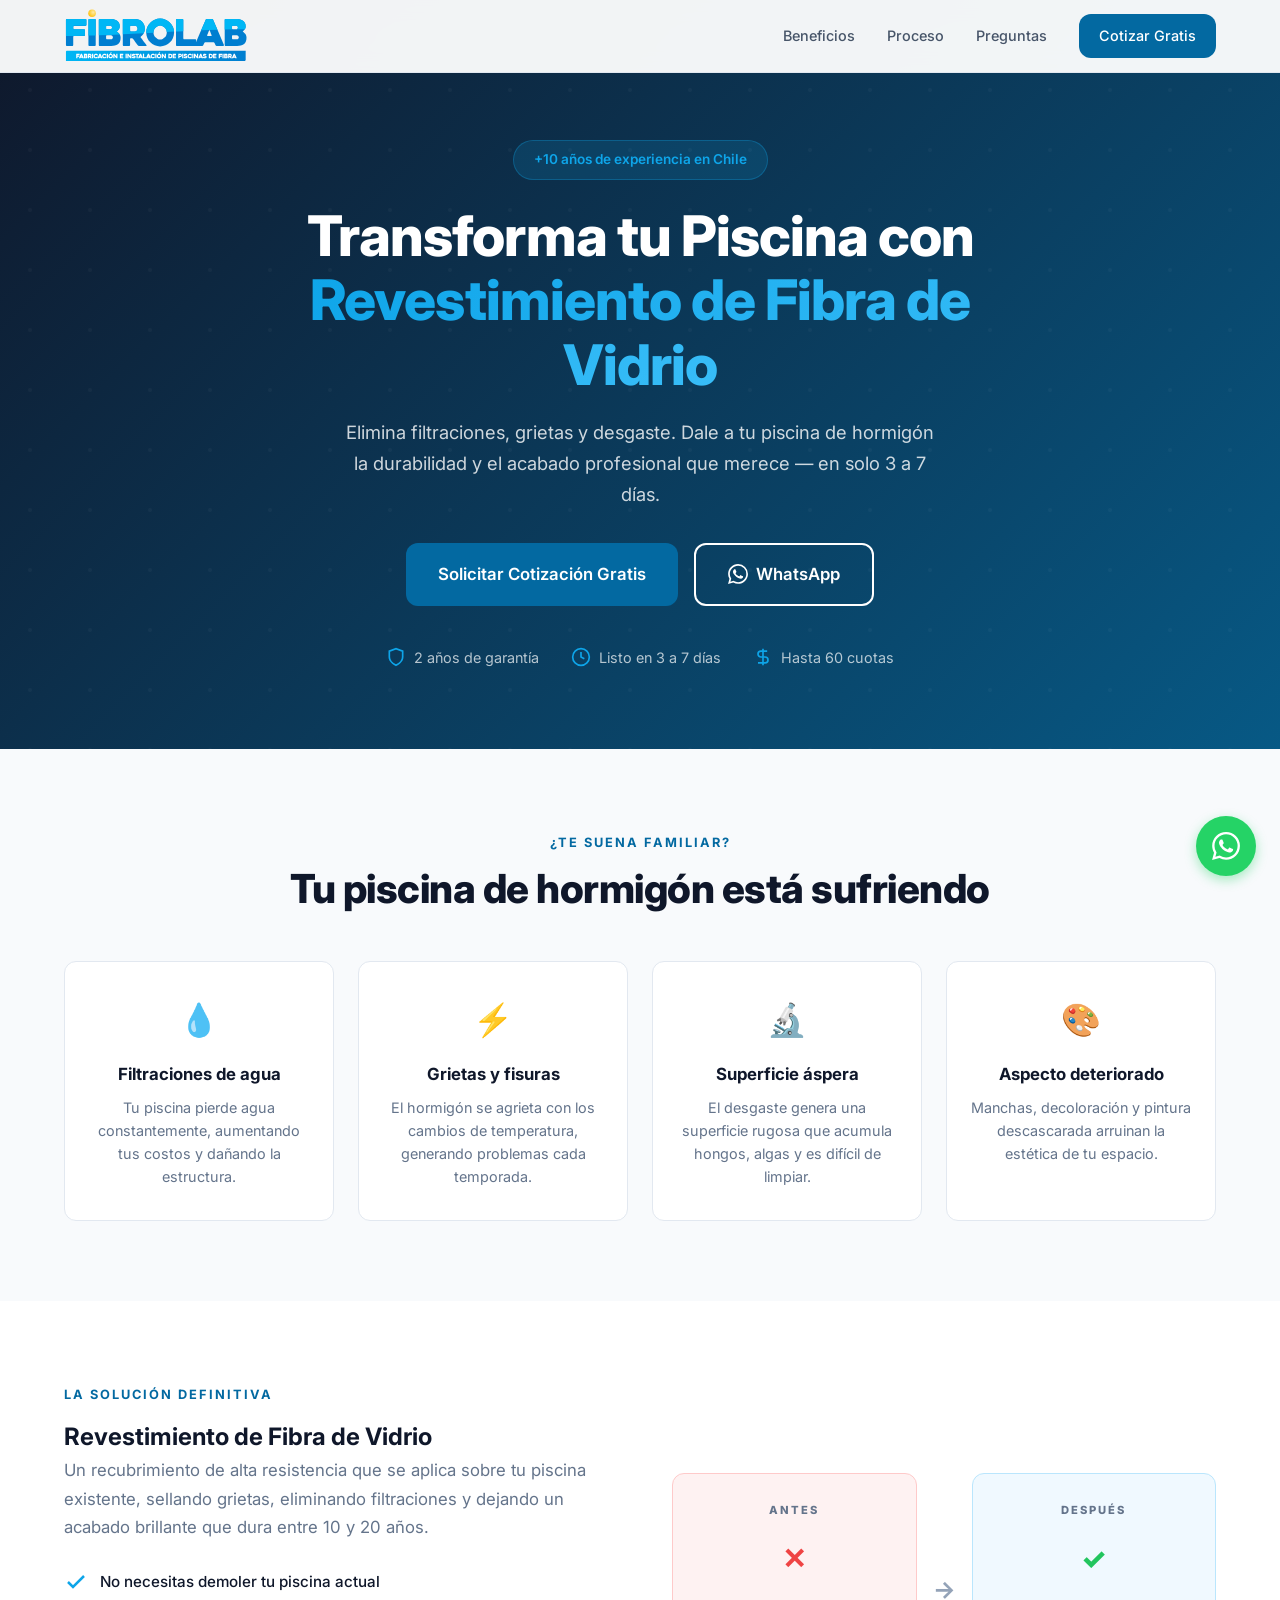
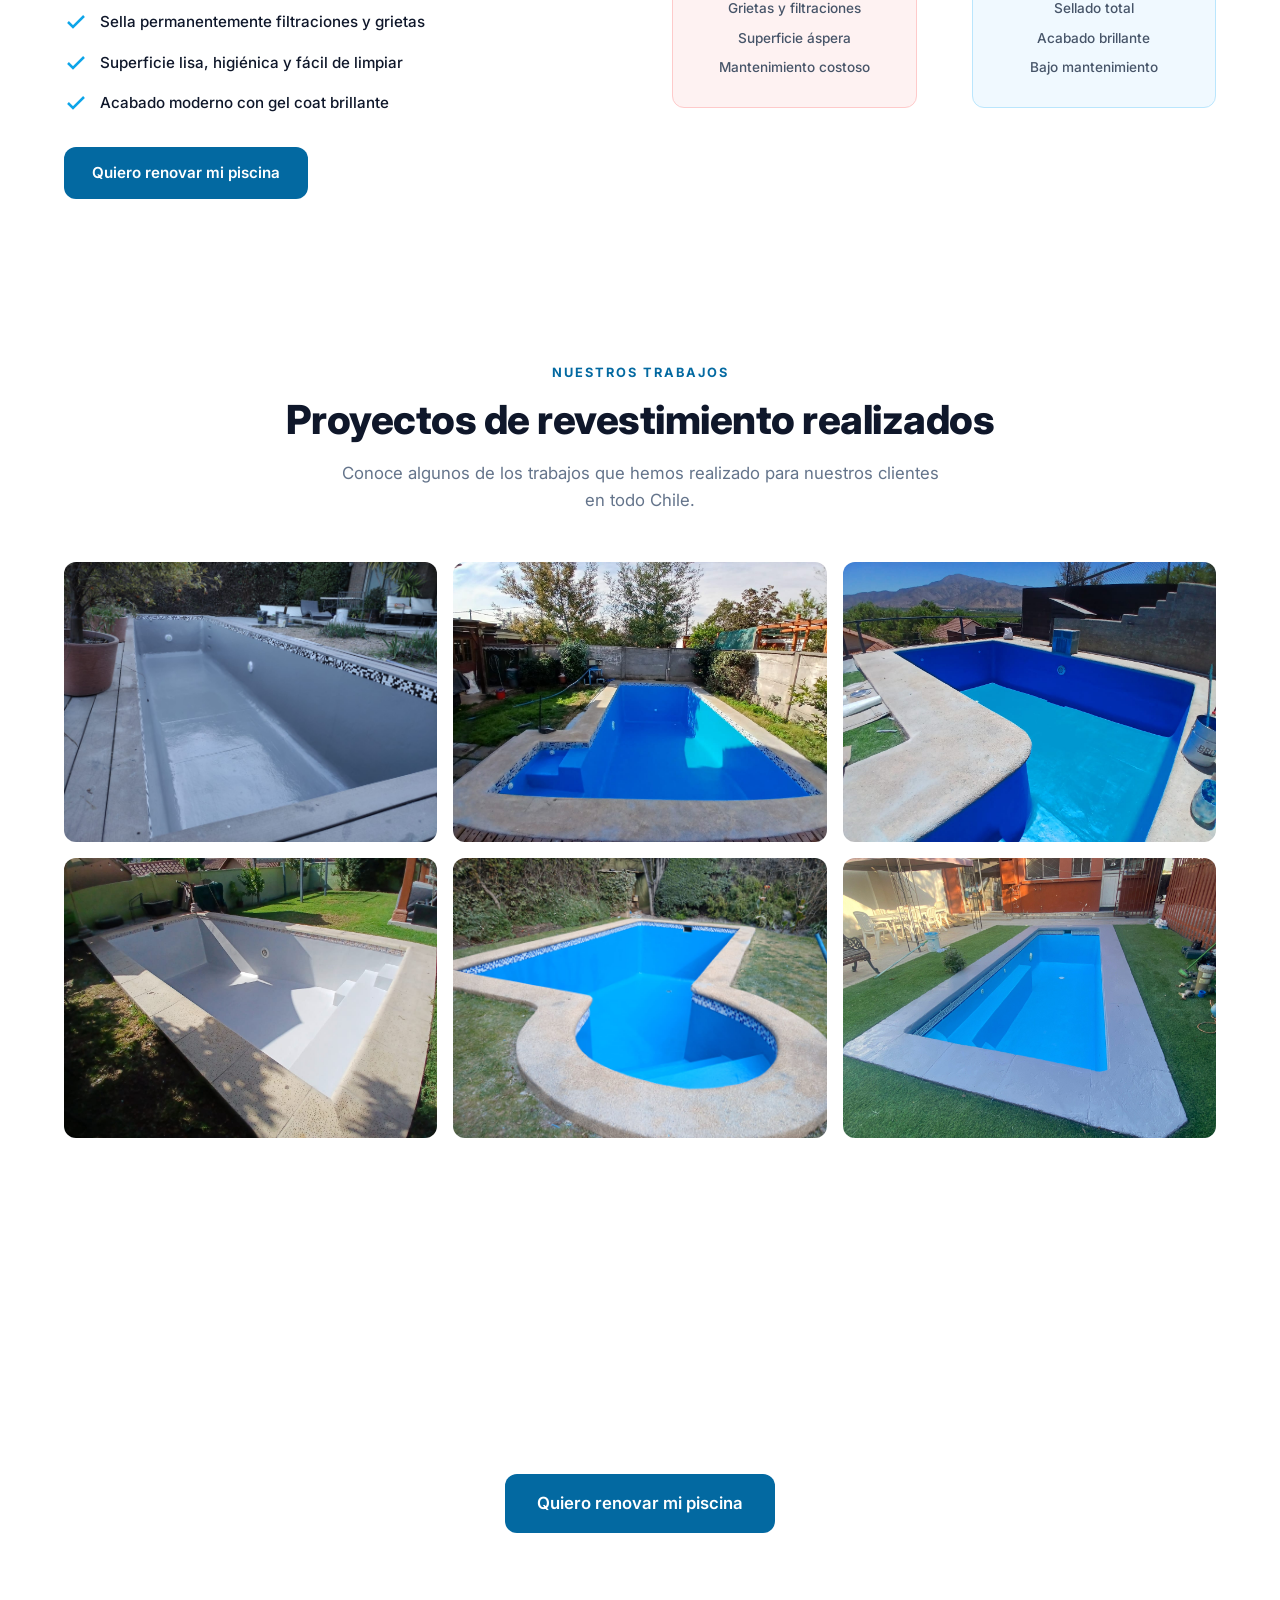
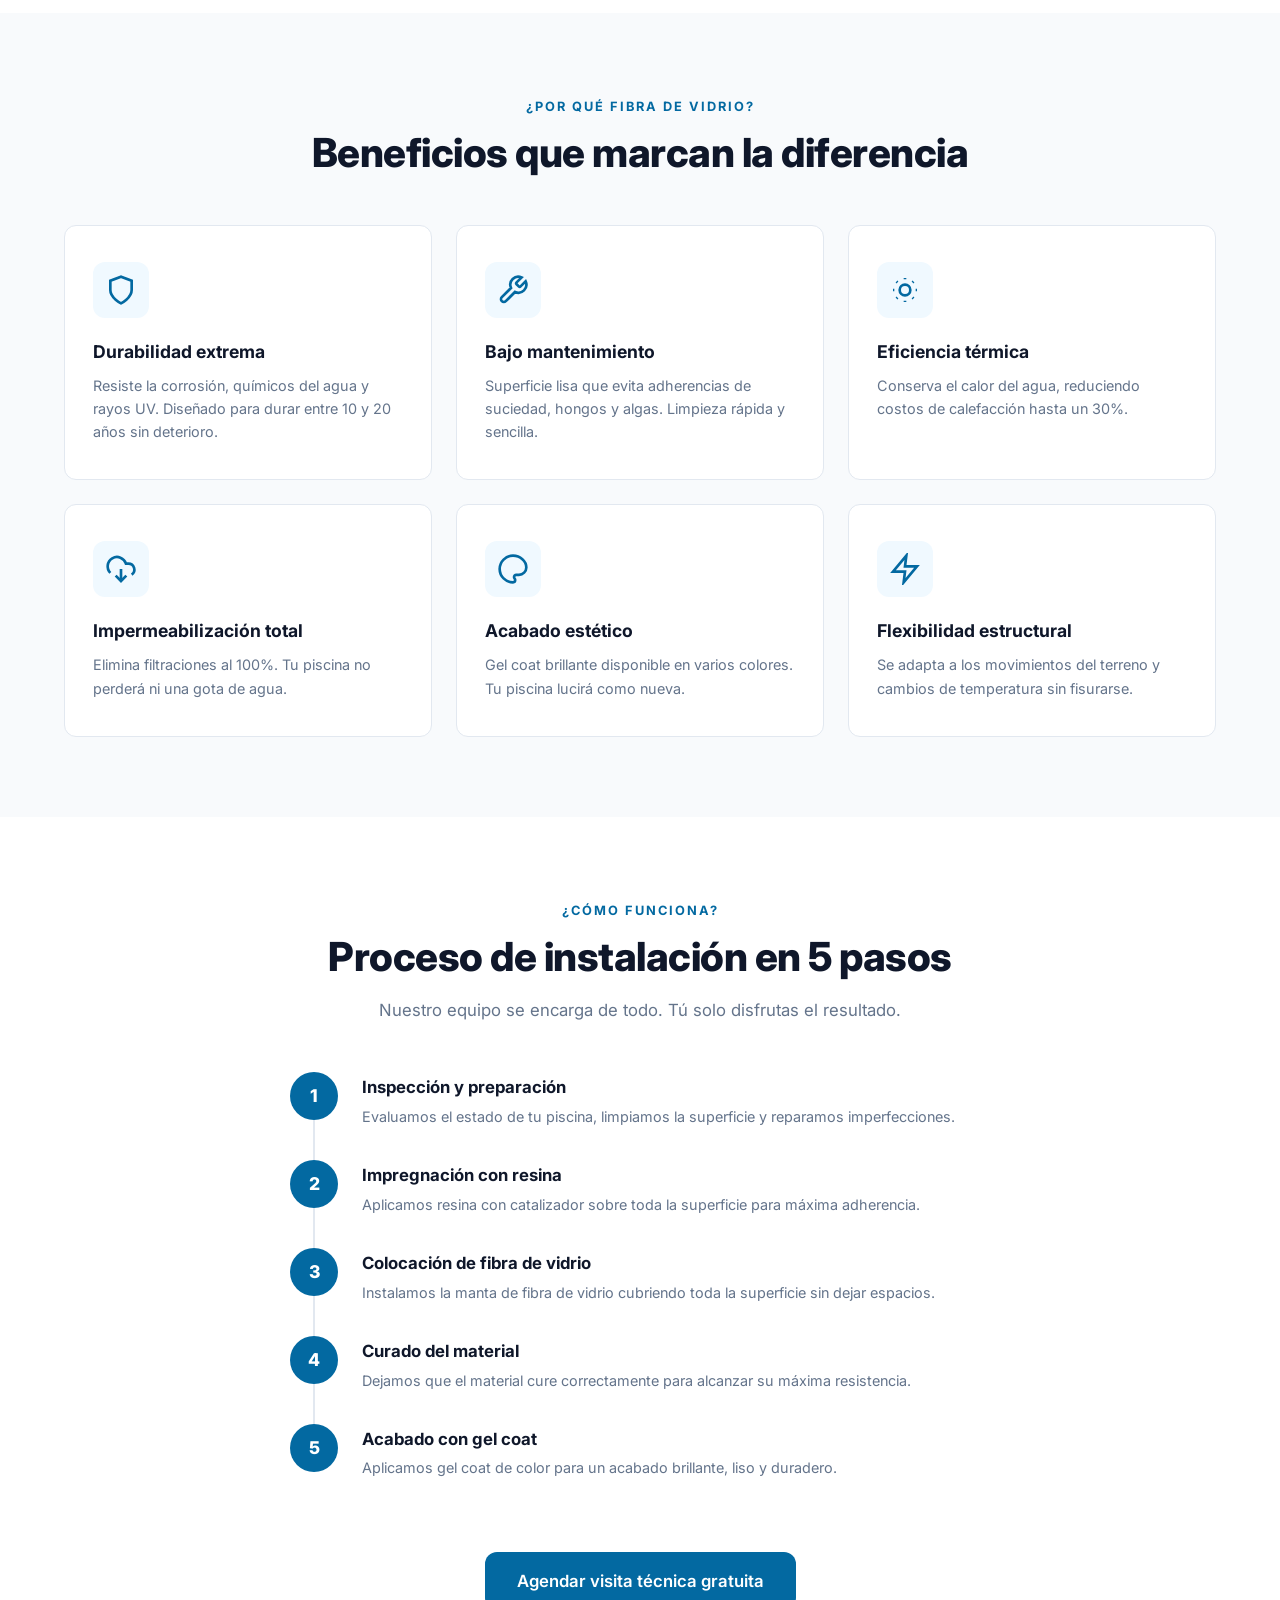
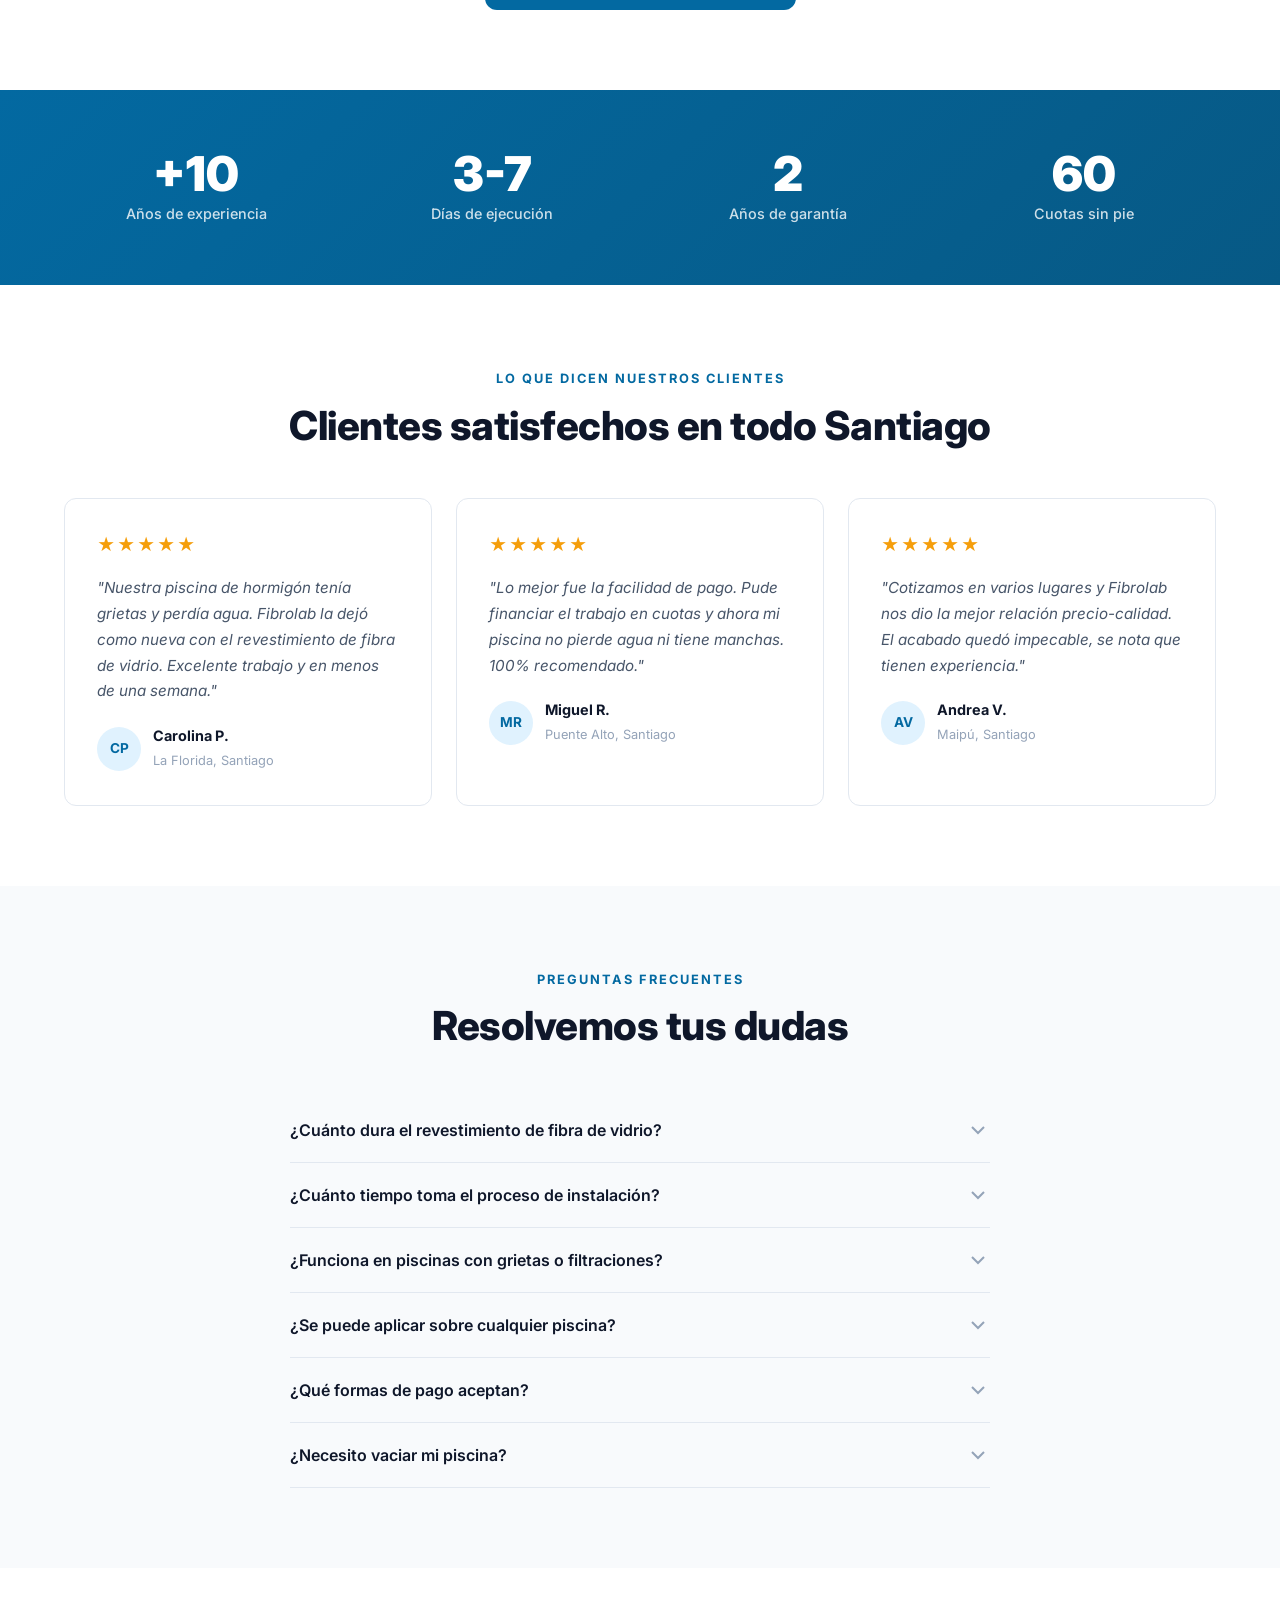
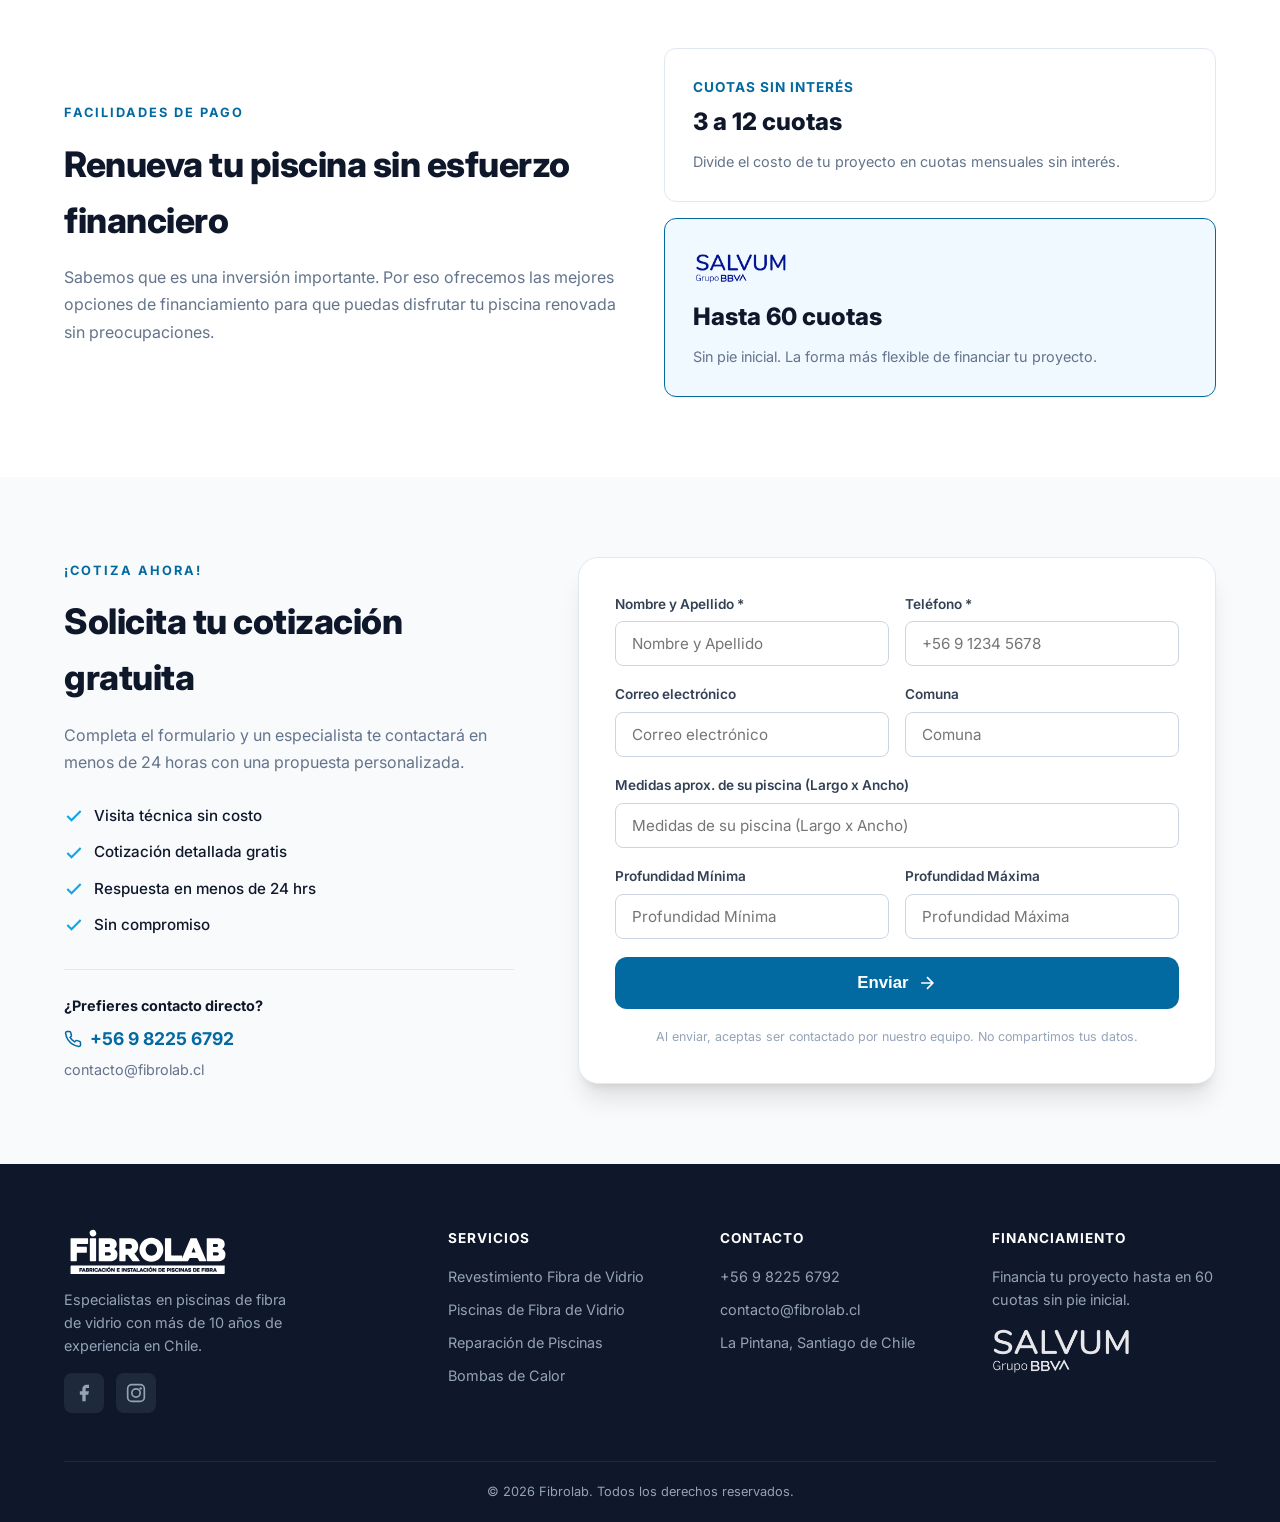
==== index.html @ bc4c5e7a "Initial commit: Landing page revestimiento fibra de vidrio Fibrolab Includes responsive landing page" ====
<!DOCTYPE html>
<html lang="es">
<head>
    <meta charset="UTF-8">
    <meta name="viewport" content="width=device-width, initial-scale=1.0">
    <title>Revestimiento de Fibra de Vidrio para Piscinas | Fibrolab Chile</title>
    <meta name="description" content="Transforma tu piscina con revestimiento de fibra de vidrio. +10 años de experiencia, 2 años de garantía, financiamiento hasta 60 cuotas. Cotiza gratis.">

    <!-- Favicon -->
    <link rel="icon" type="image/svg+xml" href="logo.svg">

    <!-- Open Graph / Redes Sociales -->
    <meta property="og:type" content="website">
    <meta property="og:title" content="Revestimiento de Fibra de Vidrio para Piscinas | Fibrolab">
    <meta property="og:description" content="Elimina filtraciones, grietas y desgaste. Dale a tu piscina la durabilidad y el acabado profesional que merece. +10 años de experiencia, garantía de 2 años.">
    <meta property="og:image" content="img/trabajo-1.jpeg">
    <meta property="og:locale" content="es_CL">

    <!-- Twitter Card -->
    <meta name="twitter:card" content="summary_large_image">
    <meta name="twitter:title" content="Revestimiento de Fibra de Vidrio para Piscinas | Fibrolab">
    <meta name="twitter:description" content="Elimina filtraciones, grietas y desgaste. Cotiza gratis tu revestimiento de fibra de vidrio.">
    <meta name="twitter:image" content="img/trabajo-1.jpeg">

    <!-- Google Analytics 4 - Reemplaza G-XXXXXXXXXX con tu ID de medición -->
    <!--
    <script async src="https://www.googletagmanager.com/gtag/js?id=G-XXXXXXXXXX"></script>
    <script>
        window.dataLayer = window.dataLayer || [];
        function gtag(){dataLayer.push(arguments);}
        gtag('js', new Date());
        gtag('config', 'G-XXXXXXXXXX');
    </script>
    -->

    <!-- Meta Pixel - Reemplaza XXXXXXXXXXXXXXX con tu Pixel ID -->
    <!--
    <script>
        !function(f,b,e,v,n,t,s){if(f.fbq)return;n=f.fbq=function(){n.callMethod?
        n.callMethod.apply(n,arguments):n.queue.push(arguments)};if(!f._fbq)f._fbq=n;
        n.push=n;n.loaded=!0;n.version='2.0';n.queue=[];t=b.createElement(e);t.async=!0;
        t.src=v;s=b.getElementsByTagName(e)[0];s.parentNode.insertBefore(t,s)}(window,
        document,'script','https://connect.facebook.net/en_US/fbevents.js');
        fbq('init', 'XXXXXXXXXXXXXXX');
        fbq('track', 'PageView');
    </script>
    -->

    <link rel="preconnect" href="https://fonts.googleapis.com">
    <link rel="preconnect" href="https://fonts.gstatic.com" crossorigin>
    <link href="https://fonts.googleapis.com/css2?family=Inter:wght@400;500;600;700;800;900&display=swap" rel="stylesheet">
    <link rel="stylesheet" href="styles.css">
</head>
<body>
    <!-- Header -->
    <header class="header">
        <div class="container header-inner">
            <a href="#" class="logo">
                <img src="logo.svg" alt="Fibrolab" class="logo-img">
            </a>
            <nav class="nav">
                <a href="#beneficios">Beneficios</a>
                <a href="#proceso">Proceso</a>
                <a href="#faq">Preguntas</a>
                <a href="#contacto" class="btn btn-sm">Cotizar Gratis</a>
            </nav>
            <button class="mobile-menu-btn" aria-label="Menú">
                <span></span><span></span><span></span>
            </button>
        </div>
    </header>

    <!-- Hero -->
    <section class="hero">
        <div class="hero-bg"></div>
        <div class="container hero-content">
            <div class="hero-badge">+10 años de experiencia en Chile</div>
            <h1>Transforma tu Piscina con <span class="highlight">Revestimiento de Fibra de Vidrio</span></h1>
            <p class="hero-subtitle">Elimina filtraciones, grietas y desgaste. Dale a tu piscina de hormigón la durabilidad y el acabado profesional que merece — en solo 3 a 7 días.</p>
            <div class="hero-ctas">
                <a href="#contacto" class="btn btn-lg">Solicitar Cotización Gratis</a>
                <a href="https://wa.me/56982256792?text=Hola%2C%20me%20interesa%20el%20revestimiento%20de%20fibra%20de%20vidrio%20para%20mi%20piscina" class="btn btn-outline btn-lg" target="_blank" rel="noopener">
                    <svg width="20" height="20" viewBox="0 0 24 24" fill="currentColor"><path d="M17.472 14.382c-.297-.149-1.758-.867-2.03-.967-.273-.099-.471-.148-.67.15-.197.297-.767.966-.94 1.164-.173.199-.347.223-.644.075-.297-.15-1.255-.463-2.39-1.475-.883-.788-1.48-1.761-1.653-2.059-.173-.297-.018-.458.13-.606.134-.133.298-.347.446-.52.149-.174.198-.298.298-.497.099-.198.05-.371-.025-.52-.075-.149-.669-1.612-.916-2.207-.242-.579-.487-.5-.669-.51-.173-.008-.371-.01-.57-.01-.198 0-.52.074-.792.372-.272.297-1.04 1.016-1.04 2.479 0 1.462 1.065 2.875 1.213 3.074.149.198 2.096 3.2 5.077 4.487.709.306 1.262.489 1.694.625.712.227 1.36.195 1.871.118.571-.085 1.758-.719 2.006-1.413.248-.694.248-1.289.173-1.413-.074-.124-.272-.198-.57-.347m-5.421 7.403h-.004a9.87 9.87 0 01-5.031-1.378l-.361-.214-3.741.982.998-3.648-.235-.374a9.86 9.86 0 01-1.51-5.26c.001-5.45 4.436-9.884 9.888-9.884 2.64 0 5.122 1.03 6.988 2.898a9.825 9.825 0 012.893 6.994c-.003 5.45-4.437 9.884-9.885 9.884m8.413-18.297A11.815 11.815 0 0012.05 0C5.495 0 .16 5.335.157 11.892c0 2.096.547 4.142 1.588 5.945L.057 24l6.305-1.654a11.882 11.882 0 005.683 1.448h.005c6.554 0 11.89-5.335 11.893-11.893a11.821 11.821 0 00-3.48-8.413z"/></svg>
                    WhatsApp
                </a>
            </div>
            <div class="hero-trust">
                <div class="trust-item">
                    <svg width="20" height="20" viewBox="0 0 24 24" fill="none" stroke="currentColor" stroke-width="2"><path d="M12 22s8-4 8-10V5l-8-3-8 3v7c0 6 8 10 8 10z"/></svg>
                    2 años de garantía
                </div>
                <div class="trust-item">
                    <svg width="20" height="20" viewBox="0 0 24 24" fill="none" stroke="currentColor" stroke-width="2"><circle cx="12" cy="12" r="10"/><path d="M12 6v6l4 2"/></svg>
                    Listo en 3 a 7 días
                </div>
                <div class="trust-item">
                    <svg width="20" height="20" viewBox="0 0 24 24" fill="none" stroke="currentColor" stroke-width="2"><path d="M12 2v20M17 5H9.5a3.5 3.5 0 000 7h5a3.5 3.5 0 010 7H6"/></svg>
                    Hasta 60 cuotas
                </div>
            </div>
        </div>
    </section>

    <!-- Problemas -->
    <section class="problems">
        <div class="container">
            <div class="section-label">¿Te suena familiar?</div>
            <h2 class="section-title">Tu piscina de hormigón está sufriendo</h2>
            <div class="problems-grid">
                <div class="problem-card">
                    <div class="problem-icon">💧</div>
                    <h3>Filtraciones de agua</h3>
                    <p>Tu piscina pierde agua constantemente, aumentando tus costos y dañando la estructura.</p>
                </div>
                <div class="problem-card">
                    <div class="problem-icon">⚡</div>
                    <h3>Grietas y fisuras</h3>
                    <p>El hormigón se agrieta con los cambios de temperatura, generando problemas cada temporada.</p>
                </div>
                <div class="problem-card">
                    <div class="problem-icon">🔬</div>
                    <h3>Superficie áspera</h3>
                    <p>El desgaste genera una superficie rugosa que acumula hongos, algas y es difícil de limpiar.</p>
                </div>
                <div class="problem-card">
                    <div class="problem-icon">🎨</div>
                    <h3>Aspecto deteriorado</h3>
                    <p>Manchas, decoloración y pintura descascarada arruinan la estética de tu espacio.</p>
                </div>
            </div>
        </div>
    </section>

    <!-- Solución -->
    <section class="solution">
        <div class="container">
            <div class="solution-inner">
                <div class="solution-text">
                    <div class="section-label">La solución definitiva</div>
                    <h2>Revestimiento de Fibra de Vidrio</h2>
                    <p class="solution-desc">Un recubrimiento de alta resistencia que se aplica sobre tu piscina existente, sellando grietas, eliminando filtraciones y dejando un acabado brillante que dura entre 10 y 20 años.</p>
                    <ul class="solution-list">
                        <li>
                            <svg width="24" height="24" viewBox="0 0 24 24" fill="none" stroke="#0ea5e9" stroke-width="2.5"><path d="M20 6L9 17l-5-5"/></svg>
                            No necesitas demoler tu piscina actual
                        </li>
                        <li>
                            <svg width="24" height="24" viewBox="0 0 24 24" fill="none" stroke="#0ea5e9" stroke-width="2.5"><path d="M20 6L9 17l-5-5"/></svg>
                            Sella permanentemente filtraciones y grietas
                        </li>
                        <li>
                            <svg width="24" height="24" viewBox="0 0 24 24" fill="none" stroke="#0ea5e9" stroke-width="2.5"><path d="M20 6L9 17l-5-5"/></svg>
                            Superficie lisa, higiénica y fácil de limpiar
                        </li>
                        <li>
                            <svg width="24" height="24" viewBox="0 0 24 24" fill="none" stroke="#0ea5e9" stroke-width="2.5"><path d="M20 6L9 17l-5-5"/></svg>
                            Acabado moderno con gel coat brillante
                        </li>
                    </ul>
                    <a href="#contacto" class="btn">Quiero renovar mi piscina</a>
                </div>
                <div class="solution-visual">
                    <div class="before-after">
                        <div class="ba-card before">
                            <div class="ba-label">ANTES</div>
                            <div class="ba-content">
                                <div class="ba-icon">✕</div>
                                <span>Grietas y filtraciones</span>
                                <span>Superficie áspera</span>
                                <span>Mantenimiento costoso</span>
                            </div>
                        </div>
                        <div class="ba-arrow">→</div>
                        <div class="ba-card after">
                            <div class="ba-label">DESPUÉS</div>
                            <div class="ba-content">
                                <div class="ba-icon">✓</div>
                                <span>Sellado total</span>
                                <span>Acabado brillante</span>
                                <span>Bajo mantenimiento</span>
                            </div>
                        </div>
                    </div>
                </div>
            </div>
        </div>
    </section>

    <!-- Beneficios -->
    <!-- Galería de Trabajos -->
    <section class="gallery" id="trabajos">
        <div class="container">
            <div class="section-label">Nuestros trabajos</div>
            <h2 class="section-title">Proyectos de revestimiento realizados</h2>
            <p class="section-subtitle">Conoce algunos de los trabajos que hemos realizado para nuestros clientes en todo Chile.</p>
            <div class="gallery-grid">
                <div class="gallery-item">
                    <img src="img/trabajo-1.jpeg" alt="Revestimiento de piscina de hormigón con fibra de vidrio azul" loading="lazy">
                </div>
                <div class="gallery-item">
                    <img src="img/trabajo-2.jpeg" alt="Piscina revestida con fibra de vidrio acabado azul" loading="lazy">
                </div>
                <div class="gallery-item">
                    <img src="img/trabajo-3.jpeg" alt="Revestimiento de piscina acabado blanco gel coat" loading="lazy">
                </div>
                <div class="gallery-item">
                    <img src="img/trabajo-4.jpeg" alt="Piscina con diseño curvo revestida en fibra de vidrio" loading="lazy">
                </div>
                <div class="gallery-item">
                    <img src="img/trabajo-5.jpeg" alt="Piscina rectangular revestida con fibra de vidrio" loading="lazy">
                </div>
                <div class="gallery-item">
                    <img src="img/trabajo-6.jpg" alt="Revestimiento de piscina con escalera integrada" loading="lazy">
                </div>
                <div class="gallery-item">
                    <img src="img/trabajo-7.jpeg" alt="Piscina revestida con fibra de vidrio acabado profesional" loading="lazy">
                </div>
                <div class="gallery-item">
                    <img src="img/trabajo-8.jpeg" alt="Revestimiento de piscina terminado con gel coat" loading="lazy">
                </div>
                <div class="gallery-item">
                    <img src="img/trabajo-9.jpeg" alt="Proyecto de revestimiento de piscina completado" loading="lazy">
                </div>
            </div>
            <div class="gallery-cta">
                <a href="#contacto" class="btn btn-lg">Quiero renovar mi piscina</a>
            </div>
        </div>
    </section>

    <!-- Beneficios -->
    <section class="benefits" id="beneficios">
        <div class="container">
            <div class="section-label">¿Por qué fibra de vidrio?</div>
            <h2 class="section-title">Beneficios que marcan la diferencia</h2>
            <div class="benefits-grid">
                <div class="benefit-card">
                    <div class="benefit-icon">
                        <svg width="32" height="32" viewBox="0 0 24 24" fill="none" stroke="currentColor" stroke-width="2"><path d="M12 22s8-4 8-10V5l-8-3-8 3v7c0 6 8 10 8 10z"/></svg>
                    </div>
                    <h3>Durabilidad extrema</h3>
                    <p>Resiste la corrosión, químicos del agua y rayos UV. Diseñado para durar entre 10 y 20 años sin deterioro.</p>
                </div>
                <div class="benefit-card">
                    <div class="benefit-icon">
                        <svg width="32" height="32" viewBox="0 0 24 24" fill="none" stroke="currentColor" stroke-width="2"><path d="M14.7 6.3a1 1 0 000 1.4l1.6 1.6a1 1 0 001.4 0l3.77-3.77a6 6 0 01-7.94 7.94l-6.91 6.91a2.12 2.12 0 01-3-3l6.91-6.91a6 6 0 017.94-7.94l-3.76 3.76z"/></svg>
                    </div>
                    <h3>Bajo mantenimiento</h3>
                    <p>Superficie lisa que evita adherencias de suciedad, hongos y algas. Limpieza rápida y sencilla.</p>
                </div>
                <div class="benefit-card">
                    <div class="benefit-icon">
                        <svg width="32" height="32" viewBox="0 0 24 24" fill="none" stroke="currentColor" stroke-width="2"><path d="M12 3v1m0 16v1m9-9h-1M4 12H3m15.364 6.364l-.707-.707M6.343 6.343l-.707-.707m12.728 0l-.707.707M6.343 17.657l-.707.707"/><circle cx="12" cy="12" r="4"/></svg>
                    </div>
                    <h3>Eficiencia térmica</h3>
                    <p>Conserva el calor del agua, reduciendo costos de calefacción hasta un 30%.</p>
                </div>
                <div class="benefit-card">
                    <div class="benefit-icon">
                        <svg width="32" height="32" viewBox="0 0 24 24" fill="none" stroke="currentColor" stroke-width="2"><path d="M4 14.899A7 7 0 1115.71 8h1.79a4.5 4.5 0 012.5 8.242"/><path d="M12 12v9"/><path d="M8 17l4 4 4-4"/></svg>
                    </div>
                    <h3>Impermeabilización total</h3>
                    <p>Elimina filtraciones al 100%. Tu piscina no perderá ni una gota de agua.</p>
                </div>
                <div class="benefit-card">
                    <div class="benefit-icon">
                        <svg width="32" height="32" viewBox="0 0 24 24" fill="none" stroke="currentColor" stroke-width="2"><path d="M12 2C6.5 2 2 6.5 2 12s4.5 10 10 10c.926 0 1.648-.746 1.648-1.688 0-.437-.18-.835-.437-1.125-.29-.289-.438-.652-.438-1.125a1.64 1.64 0 011.668-1.668h1.996c3.051 0 5.555-2.503 5.555-5.554C21.965 6.012 17.461 2 12 2z"/></svg>
                    </div>
                    <h3>Acabado estético</h3>
                    <p>Gel coat brillante disponible en varios colores. Tu piscina lucirá como nueva.</p>
                </div>
                <div class="benefit-card">
                    <div class="benefit-icon">
                        <svg width="32" height="32" viewBox="0 0 24 24" fill="none" stroke="currentColor" stroke-width="2"><path d="M13 2L3 14h9l-1 8 10-12h-9l1-8z"/></svg>
                    </div>
                    <h3>Flexibilidad estructural</h3>
                    <p>Se adapta a los movimientos del terreno y cambios de temperatura sin fisurarse.</p>
                </div>
            </div>
        </div>
    </section>

    <!-- Proceso -->
    <section class="process" id="proceso">
        <div class="container">
            <div class="section-label">¿Cómo funciona?</div>
            <h2 class="section-title">Proceso de instalación en 5 pasos</h2>
            <p class="section-subtitle">Nuestro equipo se encarga de todo. Tú solo disfrutas el resultado.</p>
            <div class="process-timeline">
                <div class="process-step">
                    <div class="step-number">1</div>
                    <div class="step-content">
                        <h3>Inspección y preparación</h3>
                        <p>Evaluamos el estado de tu piscina, limpiamos la superficie y reparamos imperfecciones.</p>
                    </div>
                </div>
                <div class="process-step">
                    <div class="step-number">2</div>
                    <div class="step-content">
                        <h3>Impregnación con resina</h3>
                        <p>Aplicamos resina con catalizador sobre toda la superficie para máxima adherencia.</p>
                    </div>
                </div>
                <div class="process-step">
                    <div class="step-number">3</div>
                    <div class="step-content">
                        <h3>Colocación de fibra de vidrio</h3>
                        <p>Instalamos la manta de fibra de vidrio cubriendo toda la superficie sin dejar espacios.</p>
                    </div>
                </div>
                <div class="process-step">
                    <div class="step-number">4</div>
                    <div class="step-content">
                        <h3>Curado del material</h3>
                        <p>Dejamos que el material cure correctamente para alcanzar su máxima resistencia.</p>
                    </div>
                </div>
                <div class="process-step">
                    <div class="step-number">5</div>
                    <div class="step-content">
                        <h3>Acabado con gel coat</h3>
                        <p>Aplicamos gel coat de color para un acabado brillante, liso y duradero.</p>
                    </div>
                </div>
            </div>
            <div class="process-cta">
                <a href="#contacto" class="btn btn-lg">Agendar visita técnica gratuita</a>
            </div>
        </div>
    </section>

    <!-- Stats -->
    <section class="stats">
        <div class="container">
            <div class="stats-grid">
                <div class="stat">
                    <div class="stat-number" data-target="10">+10</div>
                    <div class="stat-label">Años de experiencia</div>
                </div>
                <div class="stat">
                    <div class="stat-number">3-7</div>
                    <div class="stat-label">Días de ejecución</div>
                </div>
                <div class="stat">
                    <div class="stat-number">2</div>
                    <div class="stat-label">Años de garantía</div>
                </div>
                <div class="stat">
                    <div class="stat-number">60</div>
                    <div class="stat-label">Cuotas sin pie</div>
                </div>
            </div>
        </div>
    </section>

    <!-- Testimonios -->
    <section class="testimonials">
        <div class="container">
            <div class="section-label">Lo que dicen nuestros clientes</div>
            <h2 class="section-title">Clientes satisfechos en todo Santiago</h2>
            <div class="testimonials-grid">
                <div class="testimonial-card">
                    <div class="stars">★★★★★</div>
                    <p>"Nuestra piscina de hormigón tenía grietas y perdía agua. Fibrolab la dejó como nueva con el revestimiento de fibra de vidrio. Excelente trabajo y en menos de una semana."</p>
                    <div class="testimonial-author">
                        <div class="author-avatar">CP</div>
                        <div>
                            <strong>Carolina P.</strong>
                            <span>La Florida, Santiago</span>
                        </div>
                    </div>
                </div>
                <div class="testimonial-card">
                    <div class="stars">★★★★★</div>
                    <p>"Lo mejor fue la facilidad de pago. Pude financiar el trabajo en cuotas y ahora mi piscina no pierde agua ni tiene manchas. 100% recomendado."</p>
                    <div class="testimonial-author">
                        <div class="author-avatar">MR</div>
                        <div>
                            <strong>Miguel R.</strong>
                            <span>Puente Alto, Santiago</span>
                        </div>
                    </div>
                </div>
                <div class="testimonial-card">
                    <div class="stars">★★★★★</div>
                    <p>"Cotizamos en varios lugares y Fibrolab nos dio la mejor relación precio-calidad. El acabado quedó impecable, se nota que tienen experiencia."</p>
                    <div class="testimonial-author">
                        <div class="author-avatar">AV</div>
                        <div>
                            <strong>Andrea V.</strong>
                            <span>Maipú, Santiago</span>
                        </div>
                    </div>
                </div>
            </div>
        </div>
    </section>

    <!-- FAQ -->
    <section class="faq" id="faq">
        <div class="container">
            <div class="section-label">Preguntas frecuentes</div>
            <h2 class="section-title">Resolvemos tus dudas</h2>
            <div class="faq-list">
                <div class="faq-item">
                    <button class="faq-question">
                        <span>¿Cuánto dura el revestimiento de fibra de vidrio?</span>
                        <svg width="24" height="24" viewBox="0 0 24 24" fill="none" stroke="currentColor" stroke-width="2"><path d="M6 9l6 6 6-6"/></svg>
                    </button>
                    <div class="faq-answer">
                        <p>El revestimiento de fibra de vidrio tiene una vida útil de 10 a 20 años dependiendo del cuidado y mantenimiento. Ofrecemos 2 años de garantía en todos nuestros trabajos.</p>
                    </div>
                </div>
                <div class="faq-item">
                    <button class="faq-question">
                        <span>¿Cuánto tiempo toma el proceso de instalación?</span>
                        <svg width="24" height="24" viewBox="0 0 24 24" fill="none" stroke="currentColor" stroke-width="2"><path d="M6 9l6 6 6-6"/></svg>
                    </button>
                    <div class="faq-answer">
                        <p>El proceso completo toma entre 3 y 7 días hábiles, dependiendo del tamaño y complejidad de la piscina. Piscinas pequeñas pueden estar listas en solo 3 días.</p>
                    </div>
                </div>
                <div class="faq-item">
                    <button class="faq-question">
                        <span>¿Funciona en piscinas con grietas o filtraciones?</span>
                        <svg width="24" height="24" viewBox="0 0 24 24" fill="none" stroke="currentColor" stroke-width="2"><path d="M6 9l6 6 6-6"/></svg>
                    </button>
                    <div class="faq-answer">
                        <p>Sí, de hecho es una de las principales razones para aplicar revestimiento. La fibra de vidrio sella grietas y fisuras, eliminando las filtraciones por completo. Se reparan las imperfecciones antes de la aplicación.</p>
                    </div>
                </div>
                <div class="faq-item">
                    <button class="faq-question">
                        <span>¿Se puede aplicar sobre cualquier piscina?</span>
                        <svg width="24" height="24" viewBox="0 0 24 24" fill="none" stroke="currentColor" stroke-width="2"><path d="M6 9l6 6 6-6"/></svg>
                    </button>
                    <div class="faq-answer">
                        <p>El revestimiento se aplica principalmente sobre piscinas de hormigón, pero también puede aplicarse sobre piscinas de poliéster y fibra de vidrio existentes que necesiten renovación. Realizamos una inspección previa sin costo.</p>
                    </div>
                </div>
                <div class="faq-item">
                    <button class="faq-question">
                        <span>¿Qué formas de pago aceptan?</span>
                        <svg width="24" height="24" viewBox="0 0 24 24" fill="none" stroke="currentColor" stroke-width="2"><path d="M6 9l6 6 6-6"/></svg>
                    </button>
                    <div class="faq-answer">
                        <p>Ofrecemos múltiples opciones: financiamiento de 3 a 12 cuotas sin interés, y a través de Salvum hasta 60 cuotas sin pie inicial. También aceptamos transferencia y tarjetas.</p>
                    </div>
                </div>
                <div class="faq-item">
                    <button class="faq-question">
                        <span>¿Necesito vaciar mi piscina?</span>
                        <svg width="24" height="24" viewBox="0 0 24 24" fill="none" stroke="currentColor" stroke-width="2"><path d="M6 9l6 6 6-6"/></svg>
                    </button>
                    <div class="faq-answer">
                        <p>Sí, la piscina debe estar completamente vacía y seca para realizar el trabajo. Nuestro equipo se encarga del proceso completo, incluyendo la preparación.</p>
                    </div>
                </div>
            </div>
        </div>
    </section>

    <!-- Financiamiento -->
    <section class="financing">
        <div class="container">
            <div class="financing-inner">
                <div class="financing-text">
                    <div class="section-label">Facilidades de pago</div>
                    <h2>Renueva tu piscina sin esfuerzo financiero</h2>
                    <p>Sabemos que es una inversión importante. Por eso ofrecemos las mejores opciones de financiamiento para que puedas disfrutar tu piscina renovada sin preocupaciones.</p>
                </div>
                <div class="financing-options">
                    <div class="financing-card">
                        <div class="financing-card-header">Cuotas sin interés</div>
                        <div class="financing-detail">3 a 12 cuotas</div>
                        <p>Divide el costo de tu proyecto en cuotas mensuales sin interés.</p>
                    </div>
                    <div class="financing-card featured">
                        <div class="financing-card-logo">
                            <img src="img/salvum-logo.png" alt="Salvum Grupo BBVA" class="salvum-logo">
                        </div>
                        <div class="financing-detail">Hasta 60 cuotas</div>
                        <p>Sin pie inicial. La forma más flexible de financiar tu proyecto.</p>
                    </div>
                </div>
            </div>
        </div>
    </section>

    <!-- CTA Final / Formulario -->
    <section class="contact" id="contacto">
        <div class="container">
            <div class="contact-inner">
                <div class="contact-text">
                    <div class="section-label">¡Cotiza ahora!</div>
                    <h2>Solicita tu cotización gratuita</h2>
                    <p>Completa el formulario y un especialista te contactará en menos de 24 horas con una propuesta personalizada.</p>
                    <div class="contact-benefits">
                        <div class="contact-benefit">
                            <svg width="20" height="20" viewBox="0 0 24 24" fill="none" stroke="#0ea5e9" stroke-width="2.5"><path d="M20 6L9 17l-5-5"/></svg>
                            Visita técnica sin costo
                        </div>
                        <div class="contact-benefit">
                            <svg width="20" height="20" viewBox="0 0 24 24" fill="none" stroke="#0ea5e9" stroke-width="2.5"><path d="M20 6L9 17l-5-5"/></svg>
                            Cotización detallada gratis
                        </div>
                        <div class="contact-benefit">
                            <svg width="20" height="20" viewBox="0 0 24 24" fill="none" stroke="#0ea5e9" stroke-width="2.5"><path d="M20 6L9 17l-5-5"/></svg>
                            Respuesta en menos de 24 hrs
                        </div>
                        <div class="contact-benefit">
                            <svg width="20" height="20" viewBox="0 0 24 24" fill="none" stroke="#0ea5e9" stroke-width="2.5"><path d="M20 6L9 17l-5-5"/></svg>
                            Sin compromiso
                        </div>
                    </div>
                    <div class="contact-direct">
                        <p><strong>¿Prefieres contacto directo?</strong></p>
                        <a href="tel:+56982256792" class="contact-phone">
                            <svg width="18" height="18" viewBox="0 0 24 24" fill="none" stroke="currentColor" stroke-width="2"><path d="M22 16.92v3a2 2 0 01-2.18 2 19.79 19.79 0 01-8.63-3.07 19.5 19.5 0 01-6-6 19.79 19.79 0 01-3.07-8.67A2 2 0 014.11 2h3a2 2 0 012 1.72c.127.96.361 1.903.7 2.81a2 2 0 01-.45 2.11L8.09 9.91a16 16 0 006 6l1.27-1.27a2 2 0 012.11-.45c.907.339 1.85.573 2.81.7A2 2 0 0122 16.92z"/></svg>
                            +56 9 8225 6792
                        </a>
                        <a href="mailto:contacto@fibrolab.cl" class="contact-email">contacto@fibrolab.cl</a>
                    </div>
                </div>
                <div class="contact-form-wrapper">
                    <form class="contact-form" id="leadForm">
                        <div class="form-row">
                            <div class="form-group">
                                <label for="nombre">Nombre y Apellido *</label>
                                <input type="text" id="nombre" name="nombre" required placeholder="Nombre y Apellido">
                            </div>
                            <div class="form-group">
                                <label for="telefono">Teléfono *</label>
                                <input type="tel" id="telefono" name="telefono" required placeholder="+56 9 1234 5678" maxlength="16">
                            </div>
                        </div>
                        <div class="form-row">
                            <div class="form-group">
                                <label for="email">Correo electrónico</label>
                                <input type="email" id="email" name="email" placeholder="Correo electrónico">
                            </div>
                            <div class="form-group">
                                <label for="comuna">Comuna</label>
                                <input type="text" id="comuna" name="comuna" placeholder="Comuna">
                            </div>
                        </div>
                        <div class="form-group">
                            <label for="medidas">Medidas aprox. de su piscina (Largo x Ancho)</label>
                            <input type="text" id="medidas" name="medidas" placeholder="Medidas de su piscina (Largo x Ancho)">
                        </div>
                        <div class="form-row">
                            <div class="form-group">
                                <label for="profundidad_min">Profundidad Mínima</label>
                                <input type="text" id="profundidad_min" name="profundidad_min" placeholder="Profundidad Mínima">
                            </div>
                            <div class="form-group">
                                <label for="profundidad_max">Profundidad Máxima</label>
                                <input type="text" id="profundidad_max" name="profundidad_max" placeholder="Profundidad Máxima">
                            </div>
                        </div>
                        <button type="submit" class="btn btn-lg btn-full">
                            Enviar
                            <svg width="20" height="20" viewBox="0 0 24 24" fill="none" stroke="currentColor" stroke-width="2"><path d="M5 12h14M12 5l7 7-7 7"/></svg>
                        </button>
                        <p class="form-disclaimer">Al enviar, aceptas ser contactado por nuestro equipo. No compartimos tus datos.</p>
                    </form>
                </div>
            </div>
        </div>
    </section>

    <!-- Footer -->
    <footer class="footer">
        <div class="container">
            <div class="footer-inner">
                <div class="footer-brand">
                    <div class="logo"><img src="logo-footer.svg" alt="Fibrolab" class="logo-img logo-img-footer"></div>
                    <p>Especialistas en piscinas de fibra de vidrio con más de 10 años de experiencia en Chile.</p>
                    <div class="footer-social">
                        <a href="https://www.facebook.com/fibrolabcl" target="_blank" rel="noopener" aria-label="Facebook">
                            <svg width="20" height="20" viewBox="0 0 24 24" fill="currentColor"><path d="M18 2h-3a5 5 0 00-5 5v3H7v4h3v8h4v-8h3l1-4h-4V7a1 1 0 011-1h3z"/></svg>
                        </a>
                        <a href="https://www.instagram.com/fibrolabcl" target="_blank" rel="noopener" aria-label="Instagram">
                            <svg width="20" height="20" viewBox="0 0 24 24" fill="none" stroke="currentColor" stroke-width="2"><rect x="2" y="2" width="20" height="20" rx="5"/><circle cx="12" cy="12" r="5"/><circle cx="17.5" cy="6.5" r="1.5" fill="currentColor" stroke="none"/></svg>
                        </a>
                    </div>
                </div>
                <div class="footer-links">
                    <h4>Servicios</h4>
                    <a href="https://www.fibrolab.cl/revestimiento-fibra-de-vidrio/">Revestimiento Fibra de Vidrio</a>
                    <a href="https://www.fibrolab.cl/">Piscinas de Fibra de Vidrio</a>
                    <a href="https://www.fibrolab.cl/">Reparación de Piscinas</a>
                    <a href="https://www.fibrolab.cl/">Bombas de Calor</a>
                </div>
                <div class="footer-links">
                    <h4>Contacto</h4>
                    <a href="tel:+56982256792">+56 9 8225 6792</a>
                    <a href="mailto:contacto@fibrolab.cl">contacto@fibrolab.cl</a>
                    <p>La Pintana, Santiago de Chile</p>
                </div>
                <div class="footer-links footer-financing">
                    <h4>Financiamiento</h4>
                    <p>Financia tu proyecto hasta en 60 cuotas sin pie inicial.</p>
                    <img src="img/salvum-logo-blanco.png" alt="Salvum Grupo BBVA" class="footer-salvum-logo">
                </div>
            </div>
            <div class="footer-bottom">
                <p>&copy; 2026 Fibrolab. Todos los derechos reservados.</p>
            </div>
        </div>
    </footer>

    <!-- Lightbox -->
    <div class="lightbox" id="lightbox">
        <button class="lightbox-close" aria-label="Cerrar">&times;</button>
        <button class="lightbox-nav lightbox-prev" aria-label="Anterior">&#8249;</button>
        <img src="" alt="Trabajo de revestimiento" id="lightbox-img">
        <button class="lightbox-nav lightbox-next" aria-label="Siguiente">&#8250;</button>
    </div>

    <!-- WhatsApp Flotante -->
    <a href="https://wa.me/56982256792?text=Hola%2C%20me%20interesa%20el%20revestimiento%20de%20fibra%20de%20vidrio%20para%20mi%20piscina" class="whatsapp-float" target="_blank" rel="noopener" aria-label="Contactar por WhatsApp">
        <svg width="28" height="28" viewBox="0 0 24 24" fill="#fff"><path d="M17.472 14.382c-.297-.149-1.758-.867-2.03-.967-.273-.099-.471-.148-.67.15-.197.297-.767.966-.94 1.164-.173.199-.347.223-.644.075-.297-.15-1.255-.463-2.39-1.475-.883-.788-1.48-1.761-1.653-2.059-.173-.297-.018-.458.13-.606.134-.133.298-.347.446-.52.149-.174.198-.298.298-.497.099-.198.05-.371-.025-.52-.075-.149-.669-1.612-.916-2.207-.242-.579-.487-.5-.669-.51-.173-.008-.371-.01-.57-.01-.198 0-.52.074-.792.372-.272.297-1.04 1.016-1.04 2.479 0 1.462 1.065 2.875 1.213 3.074.149.198 2.096 3.2 5.077 4.487.709.306 1.262.489 1.694.625.712.227 1.36.195 1.871.118.571-.085 1.758-.719 2.006-1.413.248-.694.248-1.289.173-1.413-.074-.124-.272-.198-.57-.347m-5.421 7.403h-.004a9.87 9.87 0 01-5.031-1.378l-.361-.214-3.741.982.998-3.648-.235-.374a9.86 9.86 0 01-1.51-5.26c.001-5.45 4.436-9.884 9.888-9.884 2.64 0 5.122 1.03 6.988 2.898a9.825 9.825 0 012.893 6.994c-.003 5.45-4.437 9.884-9.885 9.884m8.413-18.297A11.815 11.815 0 0012.05 0C5.495 0 .16 5.335.157 11.892c0 2.096.547 4.142 1.588 5.945L.057 24l6.305-1.654a11.882 11.882 0 005.683 1.448h.005c6.554 0 11.89-5.335 11.893-11.893a11.821 11.821 0 00-3.48-8.413z"/></svg>
    </a>

    <!-- CTA Sticky Móvil -->
    <div class="mobile-sticky-cta" id="mobileCta">
        <a href="#contacto" class="btn btn-lg btn-full">Cotizar Gratis →</a>
    </div>

    <script src="script.js"></script>
</body>
</html>
---- styles.css ----
/* ===== Reset & Base ===== */
*, *::before, *::after {
    margin: 0;
    padding: 0;
    box-sizing: border-box;
}

:root {
    --primary: #0369a1;
    --primary-light: #0ea5e9;
    --primary-dark: #075985;
    --primary-50: #f0f9ff;
    --primary-100: #e0f2fe;
    --accent: #f97316;
    --accent-dark: #ea580c;
    --dark: #0f172a;
    --dark-light: #1e293b;
    --gray-50: #f8fafc;
    --gray-100: #f1f5f9;
    --gray-200: #e2e8f0;
    --gray-300: #cbd5e1;
    --gray-400: #94a3b8;
    --gray-500: #64748b;
    --gray-600: #475569;
    --gray-700: #334155;
    --gray-800: #1e293b;
    --white: #ffffff;
    --radius: 12px;
    --radius-lg: 20px;
    --shadow-sm: 0 1px 2px rgba(0,0,0,0.05);
    --shadow: 0 4px 6px -1px rgba(0,0,0,0.1), 0 2px 4px -2px rgba(0,0,0,0.1);
    --shadow-lg: 0 10px 15px -3px rgba(0,0,0,0.1), 0 4px 6px -4px rgba(0,0,0,0.1);
    --shadow-xl: 0 20px 25px -5px rgba(0,0,0,0.1), 0 8px 10px -6px rgba(0,0,0,0.1);
}

html {
    scroll-behavior: smooth;
    scroll-padding-top: 80px;
}

body {
    font-family: 'Inter', -apple-system, BlinkMacSystemFont, sans-serif;
    color: var(--dark);
    line-height: 1.6;
    background: var(--white);
    -webkit-font-smoothing: antialiased;
}

.container {
    max-width: 1200px;
    margin: 0 auto;
    padding: 0 24px;
}

img { max-width: 100%; height: auto; }
a { text-decoration: none; color: inherit; }

/* ===== Buttons ===== */
.btn {
    display: inline-flex;
    align-items: center;
    gap: 8px;
    padding: 14px 28px;
    background: var(--primary);
    color: var(--white);
    font-weight: 600;
    font-size: 0.95rem;
    border-radius: var(--radius);
    border: none;
    cursor: pointer;
    transition: all 0.2s ease;
    text-align: center;
    justify-content: center;
}

.btn:hover {
    background: var(--primary-dark);
    transform: translateY(-1px);
    box-shadow: var(--shadow-lg);
}

.btn-lg {
    padding: 16px 32px;
    font-size: 1.05rem;
}

.btn-sm {
    padding: 10px 20px;
    font-size: 0.875rem;
}

.btn-outline {
    background: transparent;
    border: 2px solid var(--white);
    color: var(--white);
}

.btn-outline:hover {
    background: rgba(255,255,255,0.1);
}

.btn-full { width: 100%; }

/* ===== Header ===== */
.header {
    position: fixed;
    top: 0;
    left: 0;
    right: 0;
    z-index: 100;
    background: rgba(255,255,255,0.95);
    backdrop-filter: blur(10px);
    border-bottom: 1px solid var(--gray-200);
    transition: box-shadow 0.3s;
}

.header.scrolled {
    box-shadow: var(--shadow);
}

.header-inner {
    display: flex;
    align-items: center;
    justify-content: space-between;
    height: 72px;
}

.logo {
    display: flex;
    align-items: center;
}

.logo-img {
    height: 56px;
    width: auto;
}

.logo-img-footer {
    height: 48px;
    filter: brightness(0) invert(1);
}

.nav {
    display: flex;
    align-items: center;
    gap: 32px;
}

.nav a {
    font-size: 0.9rem;
    font-weight: 500;
    color: var(--gray-600);
    transition: color 0.2s;
}

.nav a:hover {
    color: var(--primary);
}

.nav a.btn {
    color: var(--white);
}

.nav a.btn:hover {
    color: var(--white);
}

.mobile-menu-btn {
    display: none;
    flex-direction: column;
    gap: 5px;
    background: none;
    border: none;
    cursor: pointer;
    padding: 4px;
}

.mobile-menu-btn span {
    width: 24px;
    height: 2px;
    background: var(--dark);
    border-radius: 2px;
    transition: all 0.3s;
}

/* ===== Hero ===== */
.hero {
    position: relative;
    padding: 140px 0 80px;
    background: linear-gradient(135deg, var(--dark) 0%, var(--primary-dark) 100%);
    color: var(--white);
    overflow: hidden;
}

.hero-bg {
    position: absolute;
    inset: 0;
    background: url("data:image/svg+xml,%3Csvg width='60' height='60' viewBox='0 0 60 60' xmlns='http://www.w3.org/2000/svg'%3E%3Cg fill='none' fill-rule='evenodd'%3E%3Cg fill='%23ffffff' fill-opacity='0.03'%3E%3Ccircle cx='30' cy='30' r='2'/%3E%3C/g%3E%3C/g%3E%3C/svg%3E");
}

.hero-content {
    position: relative;
    max-width: 800px;
    text-align: center;
    margin: 0 auto;
}

.hero-badge {
    display: inline-flex;
    padding: 8px 20px;
    background: rgba(14,165,233,0.15);
    border: 1px solid rgba(14,165,233,0.3);
    border-radius: 100px;
    font-size: 0.85rem;
    font-weight: 600;
    color: var(--primary-light);
    margin-bottom: 24px;
}

.hero h1 {
    font-size: clamp(2.2rem, 5vw, 3.5rem);
    font-weight: 800;
    line-height: 1.15;
    margin-bottom: 20px;
    letter-spacing: -1px;
}

.highlight {
    background: linear-gradient(135deg, var(--primary-light), #38bdf8);
    -webkit-background-clip: text;
    -webkit-text-fill-color: transparent;
    background-clip: text;
}

.hero-subtitle {
    font-size: 1.15rem;
    color: rgba(255,255,255,0.8);
    max-width: 600px;
    margin: 0 auto 32px;
    line-height: 1.7;
}

.hero-ctas {
    display: flex;
    gap: 16px;
    justify-content: center;
    margin-bottom: 40px;
    flex-wrap: wrap;
}

.hero-trust {
    display: flex;
    gap: 32px;
    justify-content: center;
    flex-wrap: wrap;
}

.trust-item {
    display: flex;
    align-items: center;
    gap: 8px;
    font-size: 0.9rem;
    color: rgba(255,255,255,0.7);
}

.trust-item svg {
    color: var(--primary-light);
}

/* ===== Section Styles ===== */
.section-label {
    display: inline-block;
    font-size: 0.8rem;
    font-weight: 700;
    text-transform: uppercase;
    letter-spacing: 2px;
    color: var(--primary);
    margin-bottom: 12px;
}

.section-title {
    font-size: clamp(1.8rem, 3.5vw, 2.5rem);
    font-weight: 800;
    line-height: 1.2;
    margin-bottom: 16px;
    letter-spacing: -0.5px;
}

.section-subtitle {
    font-size: 1.05rem;
    color: var(--gray-500);
    max-width: 600px;
    margin: 0 auto;
}

/* ===== Problems ===== */
.problems {
    padding: 80px 0;
    background: var(--gray-50);
    text-align: center;
}

.problems-grid {
    display: grid;
    grid-template-columns: repeat(4, 1fr);
    gap: 24px;
    margin-top: 48px;
}

.problem-card {
    background: var(--white);
    padding: 32px 24px;
    border-radius: var(--radius);
    border: 1px solid var(--gray-200);
    transition: transform 0.2s, box-shadow 0.2s;
}

.problem-card:hover {
    transform: translateY(-4px);
    box-shadow: var(--shadow-lg);
}

.problem-icon {
    font-size: 2rem;
    margin-bottom: 16px;
}

.problem-card h3 {
    font-size: 1.05rem;
    font-weight: 700;
    margin-bottom: 8px;
}

.problem-card p {
    font-size: 0.9rem;
    color: var(--gray-500);
    line-height: 1.6;
}

/* ===== Solution ===== */
.solution {
    padding: 80px 0;
}

.solution-inner {
    display: grid;
    grid-template-columns: 1fr 1fr;
    gap: 64px;
    align-items: center;
}

.solution-desc {
    font-size: 1.05rem;
    color: var(--gray-500);
    margin-bottom: 28px;
    line-height: 1.7;
}

.solution-list {
    list-style: none;
    display: flex;
    flex-direction: column;
    gap: 16px;
    margin-bottom: 32px;
}

.solution-list li {
    display: flex;
    align-items: center;
    gap: 12px;
    font-size: 0.95rem;
    font-weight: 500;
}

.solution-list li svg {
    flex-shrink: 0;
}

/* Before/After */
.before-after {
    display: flex;
    align-items: center;
    gap: 16px;
}

.ba-card {
    flex: 1;
    padding: 28px 20px;
    border-radius: var(--radius);
    text-align: center;
}

.ba-card.before {
    background: #fef2f2;
    border: 1px solid #fecaca;
}

.ba-card.after {
    background: var(--primary-50);
    border: 1px solid #bae6fd;
}

.ba-label {
    font-size: 0.7rem;
    font-weight: 800;
    letter-spacing: 2px;
    margin-bottom: 16px;
    color: var(--gray-500);
}

.ba-content {
    display: flex;
    flex-direction: column;
    gap: 8px;
}

.ba-content span {
    font-size: 0.85rem;
    font-weight: 500;
    color: var(--gray-600);
}

.ba-icon {
    font-size: 1.8rem;
    font-weight: 800;
    margin-bottom: 8px;
}

.before .ba-icon { color: #ef4444; }
.after .ba-icon { color: #22c55e; }

.ba-arrow {
    font-size: 1.5rem;
    color: var(--gray-400);
    font-weight: 700;
    flex-shrink: 0;
}

/* ===== Gallery ===== */
.gallery {
    padding: 80px 0;
    text-align: center;
}

.gallery-grid {
    display: grid;
    grid-template-columns: repeat(3, 1fr);
    gap: 16px;
    margin-top: 48px;
}

.gallery-item {
    border-radius: var(--radius);
    overflow: hidden;
    aspect-ratio: 4/3;
    cursor: pointer;
    position: relative;
}

.gallery-item img {
    width: 100%;
    height: 100%;
    object-fit: cover;
    transition: transform 0.4s ease;
}

.gallery-item:hover img {
    transform: scale(1.05);
}

.gallery-item::after {
    content: '';
    position: absolute;
    inset: 0;
    background: linear-gradient(to top, rgba(0,0,0,0.3) 0%, transparent 50%);
    opacity: 0;
    transition: opacity 0.3s;
}

.gallery-item:hover::after {
    opacity: 1;
}

.gallery-cta {
    margin-top: 40px;
}

/* Gallery Lightbox */
.lightbox {
    display: none;
    position: fixed;
    inset: 0;
    background: rgba(0,0,0,0.9);
    z-index: 200;
    align-items: center;
    justify-content: center;
    padding: 24px;
}

.lightbox.active {
    display: flex;
}

.lightbox img {
    max-width: 90%;
    max-height: 85vh;
    border-radius: var(--radius);
    object-fit: contain;
}

.lightbox-close {
    position: absolute;
    top: 20px;
    right: 24px;
    width: 44px;
    height: 44px;
    background: rgba(255,255,255,0.1);
    border: none;
    border-radius: 50%;
    color: white;
    font-size: 1.5rem;
    cursor: pointer;
    display: flex;
    align-items: center;
    justify-content: center;
    transition: background 0.2s;
}

.lightbox-close:hover {
    background: rgba(255,255,255,0.2);
}

.lightbox-nav {
    position: absolute;
    top: 50%;
    transform: translateY(-50%);
    width: 48px;
    height: 48px;
    background: rgba(255,255,255,0.1);
    border: none;
    border-radius: 50%;
    color: white;
    font-size: 1.5rem;
    cursor: pointer;
    display: flex;
    align-items: center;
    justify-content: center;
    transition: background 0.2s;
}

.lightbox-nav:hover {
    background: rgba(255,255,255,0.2);
}

.lightbox-prev { left: 24px; }
.lightbox-next { right: 24px; }

@media (max-width: 768px) {
    .gallery-grid { grid-template-columns: repeat(2, 1fr); }
    .lightbox-nav { display: none; }
}

@media (max-width: 480px) {
    .gallery-grid { grid-template-columns: 1fr; }
}

/* ===== Benefits ===== */
.benefits {
    padding: 80px 0;
    background: var(--gray-50);
    text-align: center;
}

.benefits-grid {
    display: grid;
    grid-template-columns: repeat(3, 1fr);
    gap: 24px;
    margin-top: 48px;
}

.benefit-card {
    background: var(--white);
    padding: 36px 28px;
    border-radius: var(--radius);
    border: 1px solid var(--gray-200);
    text-align: left;
    transition: transform 0.2s, box-shadow 0.2s;
}

.benefit-card:hover {
    transform: translateY(-4px);
    box-shadow: var(--shadow-lg);
}

.benefit-icon {
    width: 56px;
    height: 56px;
    display: flex;
    align-items: center;
    justify-content: center;
    background: var(--primary-50);
    border-radius: 12px;
    color: var(--primary);
    margin-bottom: 20px;
}

.benefit-card h3 {
    font-size: 1.1rem;
    font-weight: 700;
    margin-bottom: 8px;
}

.benefit-card p {
    font-size: 0.9rem;
    color: var(--gray-500);
    line-height: 1.6;
}

/* ===== Process ===== */
.process {
    padding: 80px 0;
    text-align: center;
}

.process-timeline {
    max-width: 700px;
    margin: 48px auto 0;
    text-align: left;
}

.process-step {
    display: flex;
    gap: 24px;
    padding-bottom: 32px;
    position: relative;
}

.process-step:not(:last-child)::before {
    content: '';
    position: absolute;
    left: 23px;
    top: 48px;
    bottom: 0;
    width: 2px;
    background: var(--gray-200);
}

.step-number {
    width: 48px;
    height: 48px;
    min-width: 48px;
    background: var(--primary);
    color: var(--white);
    border-radius: 50%;
    display: flex;
    align-items: center;
    justify-content: center;
    font-weight: 800;
    font-size: 1.1rem;
    position: relative;
    z-index: 1;
}

.step-content h3 {
    font-size: 1.05rem;
    font-weight: 700;
    margin-bottom: 4px;
    padding-top: 2px;
}

.step-content p {
    font-size: 0.9rem;
    color: var(--gray-500);
    line-height: 1.6;
}

.process-cta {
    margin-top: 40px;
}

/* ===== Stats ===== */
.stats {
    padding: 60px 0;
    background: linear-gradient(135deg, var(--primary) 0%, var(--primary-dark) 100%);
    color: var(--white);
}

.stats-grid {
    display: grid;
    grid-template-columns: repeat(4, 1fr);
    gap: 32px;
    text-align: center;
}

.stat-number {
    font-size: 3rem;
    font-weight: 900;
    line-height: 1;
    margin-bottom: 4px;
}

.stat-label {
    font-size: 0.9rem;
    opacity: 0.8;
    font-weight: 500;
}

/* ===== Testimonials ===== */
.testimonials {
    padding: 80px 0;
    text-align: center;
}

.testimonials-grid {
    display: grid;
    grid-template-columns: repeat(3, 1fr);
    gap: 24px;
    margin-top: 48px;
}

.testimonial-card {
    background: var(--white);
    padding: 32px;
    border-radius: var(--radius);
    border: 1px solid var(--gray-200);
    text-align: left;
}

.stars {
    color: #f59e0b;
    font-size: 1.1rem;
    margin-bottom: 16px;
    letter-spacing: 2px;
}

.testimonial-card p {
    font-size: 0.95rem;
    color: var(--gray-600);
    line-height: 1.7;
    margin-bottom: 20px;
    font-style: italic;
}

.testimonial-author {
    display: flex;
    align-items: center;
    gap: 12px;
}

.author-avatar {
    width: 44px;
    height: 44px;
    border-radius: 50%;
    background: var(--primary-100);
    color: var(--primary);
    display: flex;
    align-items: center;
    justify-content: center;
    font-weight: 700;
    font-size: 0.85rem;
}

.testimonial-author strong {
    display: block;
    font-size: 0.9rem;
}

.testimonial-author span {
    font-size: 0.8rem;
    color: var(--gray-400);
}

/* ===== FAQ ===== */
.faq {
    padding: 80px 0;
    background: var(--gray-50);
    text-align: center;
}

.faq-list {
    max-width: 700px;
    margin: 48px auto 0;
    text-align: left;
}

.faq-item {
    border-bottom: 1px solid var(--gray-200);
}

.faq-question {
    width: 100%;
    display: flex;
    align-items: center;
    justify-content: space-between;
    gap: 16px;
    padding: 20px 0;
    background: none;
    border: none;
    cursor: pointer;
    font-size: 1rem;
    font-weight: 600;
    color: var(--dark);
    text-align: left;
    font-family: inherit;
    transition: color 0.2s;
}

.faq-question:hover {
    color: var(--primary);
}

.faq-question svg {
    flex-shrink: 0;
    transition: transform 0.3s;
    color: var(--gray-400);
}

.faq-item.active .faq-question svg {
    transform: rotate(180deg);
}

.faq-answer {
    max-height: 0;
    overflow: hidden;
    transition: max-height 0.3s ease;
}

.faq-answer p {
    padding: 0 0 20px;
    font-size: 0.9rem;
    color: var(--gray-500);
    line-height: 1.7;
}

.faq-item.active .faq-answer {
    max-height: 200px;
}

/* ===== Financing ===== */
.financing {
    padding: 80px 0;
}

.financing-inner {
    display: grid;
    grid-template-columns: 1fr 1fr;
    gap: 48px;
    align-items: center;
}

.financing-text h2 {
    font-size: clamp(1.6rem, 3vw, 2.2rem);
    font-weight: 800;
    margin-bottom: 16px;
    letter-spacing: -0.5px;
}

.financing-text p {
    font-size: 1rem;
    color: var(--gray-500);
    line-height: 1.7;
}

.financing-options {
    display: flex;
    flex-direction: column;
    gap: 16px;
}

.financing-card {
    padding: 28px;
    border-radius: var(--radius);
    border: 1px solid var(--gray-200);
    background: var(--white);
}

.financing-card.featured {
    border-color: var(--primary);
    background: var(--primary-50);
    position: relative;
}

.financing-card-header {
    font-size: 0.85rem;
    font-weight: 700;
    text-transform: uppercase;
    letter-spacing: 1px;
    color: var(--primary);
    margin-bottom: 4px;
}

.financing-card-logo {
    margin-bottom: 4px;
}

.salvum-logo {
    height: 40px;
    width: auto;
}

.financing-detail {
    font-size: 1.5rem;
    font-weight: 800;
    color: var(--dark);
    margin-bottom: 8px;
}

.financing-card p {
    font-size: 0.9rem;
    color: var(--gray-500);
}

/* ===== Contact ===== */
.contact {
    padding: 80px 0;
    background: var(--gray-50);
}

.contact-inner {
    display: grid;
    grid-template-columns: 1fr 1fr;
    gap: 64px;
    align-items: start;
}

.contact-text h2 {
    font-size: clamp(1.6rem, 3vw, 2.2rem);
    font-weight: 800;
    margin-bottom: 16px;
    letter-spacing: -0.5px;
}

.contact-text > p {
    font-size: 1rem;
    color: var(--gray-500);
    line-height: 1.7;
    margin-bottom: 28px;
}

.contact-benefits {
    display: flex;
    flex-direction: column;
    gap: 12px;
    margin-bottom: 32px;
}

.contact-benefit {
    display: flex;
    align-items: center;
    gap: 10px;
    font-size: 0.95rem;
    font-weight: 500;
}

.contact-direct {
    padding-top: 24px;
    border-top: 1px solid var(--gray-200);
}

.contact-direct p {
    margin-bottom: 8px;
    font-size: 0.9rem;
}

.contact-phone {
    display: flex;
    align-items: center;
    gap: 8px;
    font-size: 1.1rem;
    font-weight: 700;
    color: var(--primary);
    margin-bottom: 4px;
}

.contact-email {
    font-size: 0.9rem;
    color: var(--gray-500);
}

.contact-email:hover {
    color: var(--primary);
}

/* Form */
.contact-form-wrapper {
    background: var(--white);
    padding: 36px;
    border-radius: var(--radius-lg);
    border: 1px solid var(--gray-200);
    box-shadow: var(--shadow-xl);
}

.contact-form {
    display: flex;
    flex-direction: column;
    gap: 18px;
}

.form-row {
    display: grid;
    grid-template-columns: 1fr 1fr;
    gap: 16px;
}

.form-group {
    display: flex;
    flex-direction: column;
    gap: 6px;
}

.form-group label {
    font-size: 0.85rem;
    font-weight: 600;
    color: var(--gray-700);
}

.form-group input,
.form-group select,
.form-group textarea {
    padding: 12px 16px;
    border: 1px solid var(--gray-300);
    border-radius: 8px;
    font-size: 0.95rem;
    font-family: inherit;
    background: var(--white);
    transition: border-color 0.2s, box-shadow 0.2s;
    color: var(--dark);
}

.form-group input:focus,
.form-group select:focus,
.form-group textarea:focus {
    outline: none;
    border-color: var(--primary-light);
    box-shadow: 0 0 0 3px rgba(14,165,233,0.15);
}

.form-group textarea {
    resize: vertical;
    min-height: 80px;
}

.form-disclaimer {
    font-size: 0.78rem;
    color: var(--gray-400);
    text-align: center;
}

/* ===== Footer ===== */
.footer {
    padding: 64px 0 0;
    background: var(--dark);
    color: var(--gray-400);
}

.footer-inner {
    display: grid;
    grid-template-columns: 1.5fr 1fr 1fr 1fr;
    gap: 48px;
    padding-bottom: 48px;
    border-bottom: 1px solid var(--gray-800);
}

.footer-brand .logo {
    margin-bottom: 12px;
    display: inline-flex;
}

.footer-brand p {
    font-size: 0.9rem;
    line-height: 1.6;
    margin-bottom: 16px;
    max-width: 240px;
}

.footer-social {
    display: flex;
    gap: 12px;
}

.footer-social a {
    width: 40px;
    height: 40px;
    border-radius: 8px;
    background: var(--dark-light);
    display: flex;
    align-items: center;
    justify-content: center;
    color: var(--gray-400);
    transition: background 0.2s, color 0.2s;
}

.footer-social a:hover {
    background: var(--primary);
    color: var(--white);
}

.footer-links h4 {
    color: var(--white);
    font-size: 0.85rem;
    font-weight: 700;
    text-transform: uppercase;
    letter-spacing: 1px;
    margin-bottom: 16px;
}

.footer-links a,
.footer-links p {
    display: block;
    font-size: 0.9rem;
    margin-bottom: 10px;
    transition: color 0.2s;
}

.footer-links a:hover {
    color: var(--primary-light);
}

.footer-salvum-logo {
    height: 44px;
    width: auto;
    margin-top: 8px;
    opacity: 0.9;
}

.footer-bottom {
    padding: 20px 0;
    text-align: center;
    font-size: 0.8rem;
}

/* ===== WhatsApp Float ===== */
.whatsapp-float {
    position: fixed;
    bottom: 24px;
    right: 24px;
    width: 60px;
    height: 60px;
    background: #25D366;
    border-radius: 50%;
    display: flex;
    align-items: center;
    justify-content: center;
    box-shadow: 0 4px 12px rgba(37,211,102,0.4);
    z-index: 99;
    transition: transform 0.2s, box-shadow 0.2s;
    animation: pulse-whatsapp 2s infinite;
}

.whatsapp-float:hover {
    transform: scale(1.1);
    box-shadow: 0 6px 20px rgba(37,211,102,0.5);
}

@keyframes pulse-whatsapp {
    0%, 100% { box-shadow: 0 4px 12px rgba(37,211,102,0.4); }
    50% { box-shadow: 0 4px 24px rgba(37,211,102,0.6); }
}

/* ===== Mobile Nav ===== */
.mobile-nav {
    display: none;
    position: fixed;
    top: 72px;
    left: 0;
    right: 0;
    background: var(--white);
    border-bottom: 1px solid var(--gray-200);
    padding: 16px 24px;
    flex-direction: column;
    gap: 12px;
    z-index: 99;
    box-shadow: var(--shadow-lg);
}

.mobile-nav.active {
    display: flex;
}

.mobile-nav a {
    padding: 12px 0;
    font-size: 1rem;
    font-weight: 500;
    color: var(--gray-600);
    border-bottom: 1px solid var(--gray-100);
}

/* ===== Form Success State ===== */
.form-success {
    display: none;
    text-align: center;
    padding: 40px 20px;
}

.form-success.active {
    display: block;
}

.form-success-icon {
    width: 64px;
    height: 64px;
    background: #dcfce7;
    border-radius: 50%;
    display: flex;
    align-items: center;
    justify-content: center;
    margin: 0 auto 20px;
    font-size: 2rem;
}

.form-success h3 {
    font-size: 1.3rem;
    font-weight: 700;
    margin-bottom: 8px;
}

.form-success p {
    font-size: 0.95rem;
    color: var(--gray-500);
}

/* ===== Animations ===== */
.fade-in {
    opacity: 0;
    transform: translateY(24px);
    transition: opacity 0.6s ease, transform 0.6s ease;
}

.fade-in.visible {
    opacity: 1;
    transform: translateY(0);
}

/* ===== Responsive ===== */
@media (max-width: 1024px) {
    .problems-grid { grid-template-columns: repeat(2, 1fr); }
    .benefits-grid { grid-template-columns: repeat(2, 1fr); }
    .testimonials-grid { grid-template-columns: repeat(2, 1fr); }
    .stats-grid { grid-template-columns: repeat(2, 1fr); gap: 24px; }
    .footer-inner { grid-template-columns: repeat(2, 1fr); gap: 32px; }
}

@media (max-width: 768px) {
    .nav { display: none; }
    .mobile-menu-btn { display: flex; }

    .hero { padding: 120px 0 60px; }
    .hero h1 { font-size: 2rem; }
    .hero-subtitle { font-size: 1rem; }
    .hero-ctas { flex-direction: column; align-items: center; }
    .hero-ctas .btn { width: 100%; max-width: 320px; }
    .hero-trust { flex-direction: column; align-items: center; gap: 12px; }

    .problems-grid { grid-template-columns: 1fr; }

    .solution-inner { grid-template-columns: 1fr; gap: 40px; }
    .solution-visual { order: -1; }

    .benefits-grid { grid-template-columns: 1fr; }

    .stats-grid { grid-template-columns: repeat(2, 1fr); }
    .stat-number { font-size: 2.2rem; }

    .testimonials-grid { grid-template-columns: 1fr; }

    .financing-inner { grid-template-columns: 1fr; }

    .contact-inner { grid-template-columns: 1fr; }
    .contact-form-wrapper { padding: 24px; }
    .form-row { grid-template-columns: 1fr; }

    .footer-inner { grid-template-columns: 1fr; gap: 32px; }

    .before-after { flex-direction: column; }
    .ba-arrow { transform: rotate(90deg); }
}

@media (max-width: 480px) {
    .container { padding: 0 16px; }
    .hero h1 { font-size: 1.75rem; }
    .section-title { font-size: 1.5rem; }
}

/* Mobile Sticky CTA */
.mobile-sticky-cta {
    display: none;
}

@media (max-width: 768px) {
    .mobile-sticky-cta {
        display: block;
        position: fixed;
        bottom: 0;
        left: 0;
        right: 0;
        z-index: 999;
        padding: 12px 16px;
        background: rgba(255, 255, 255, 0.95);
        backdrop-filter: blur(10px);
        -webkit-backdrop-filter: blur(10px);
        box-shadow: 0 -4px 20px rgba(0, 0, 0, 0.1);
        transition: transform 0.3s ease;
    }

    .mobile-sticky-cta.hidden {
        transform: translateY(100%);
    }

    .mobile-sticky-cta .btn {
        width: 100%;
        padding: 14px 24px;
        font-size: 1rem;
        font-weight: 700;
    }

    /* Ajustar WhatsApp float para no chocar con sticky CTA */
    .whatsapp-float {
        bottom: 80px;
    }
}
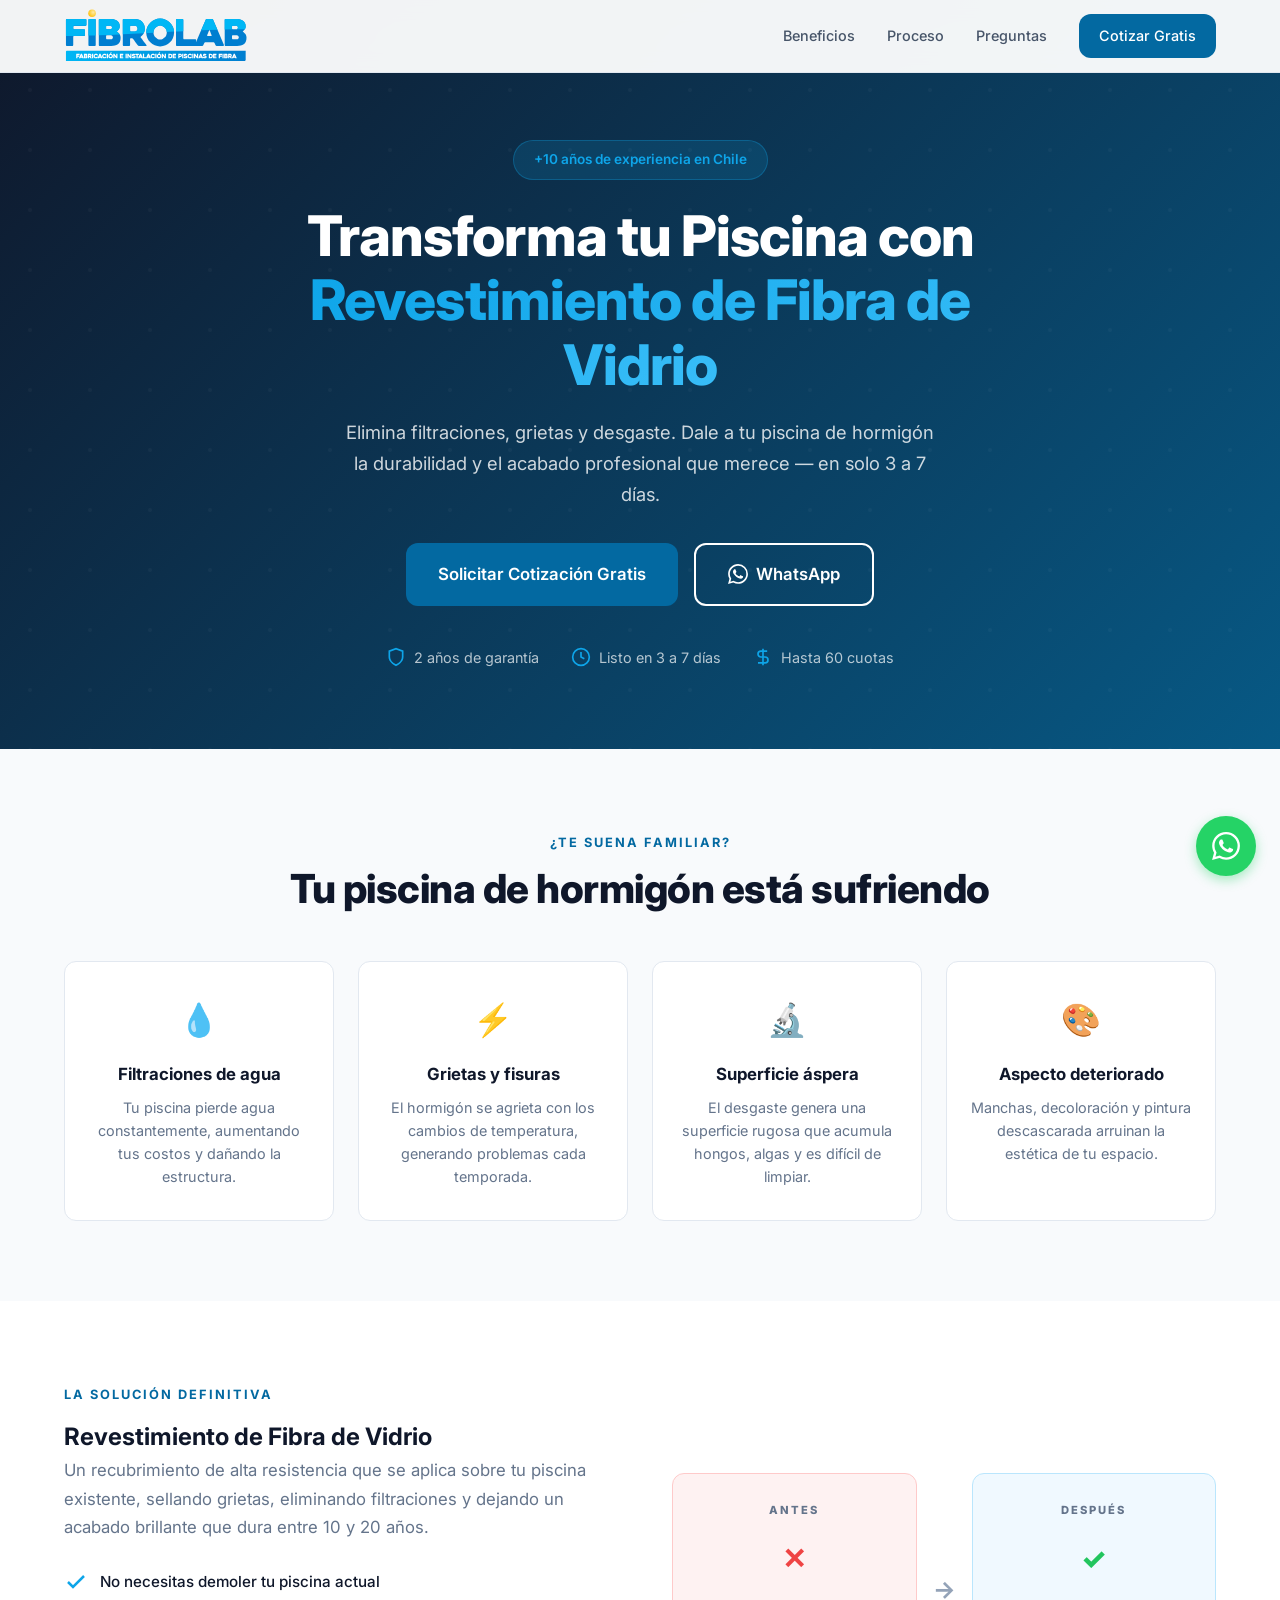
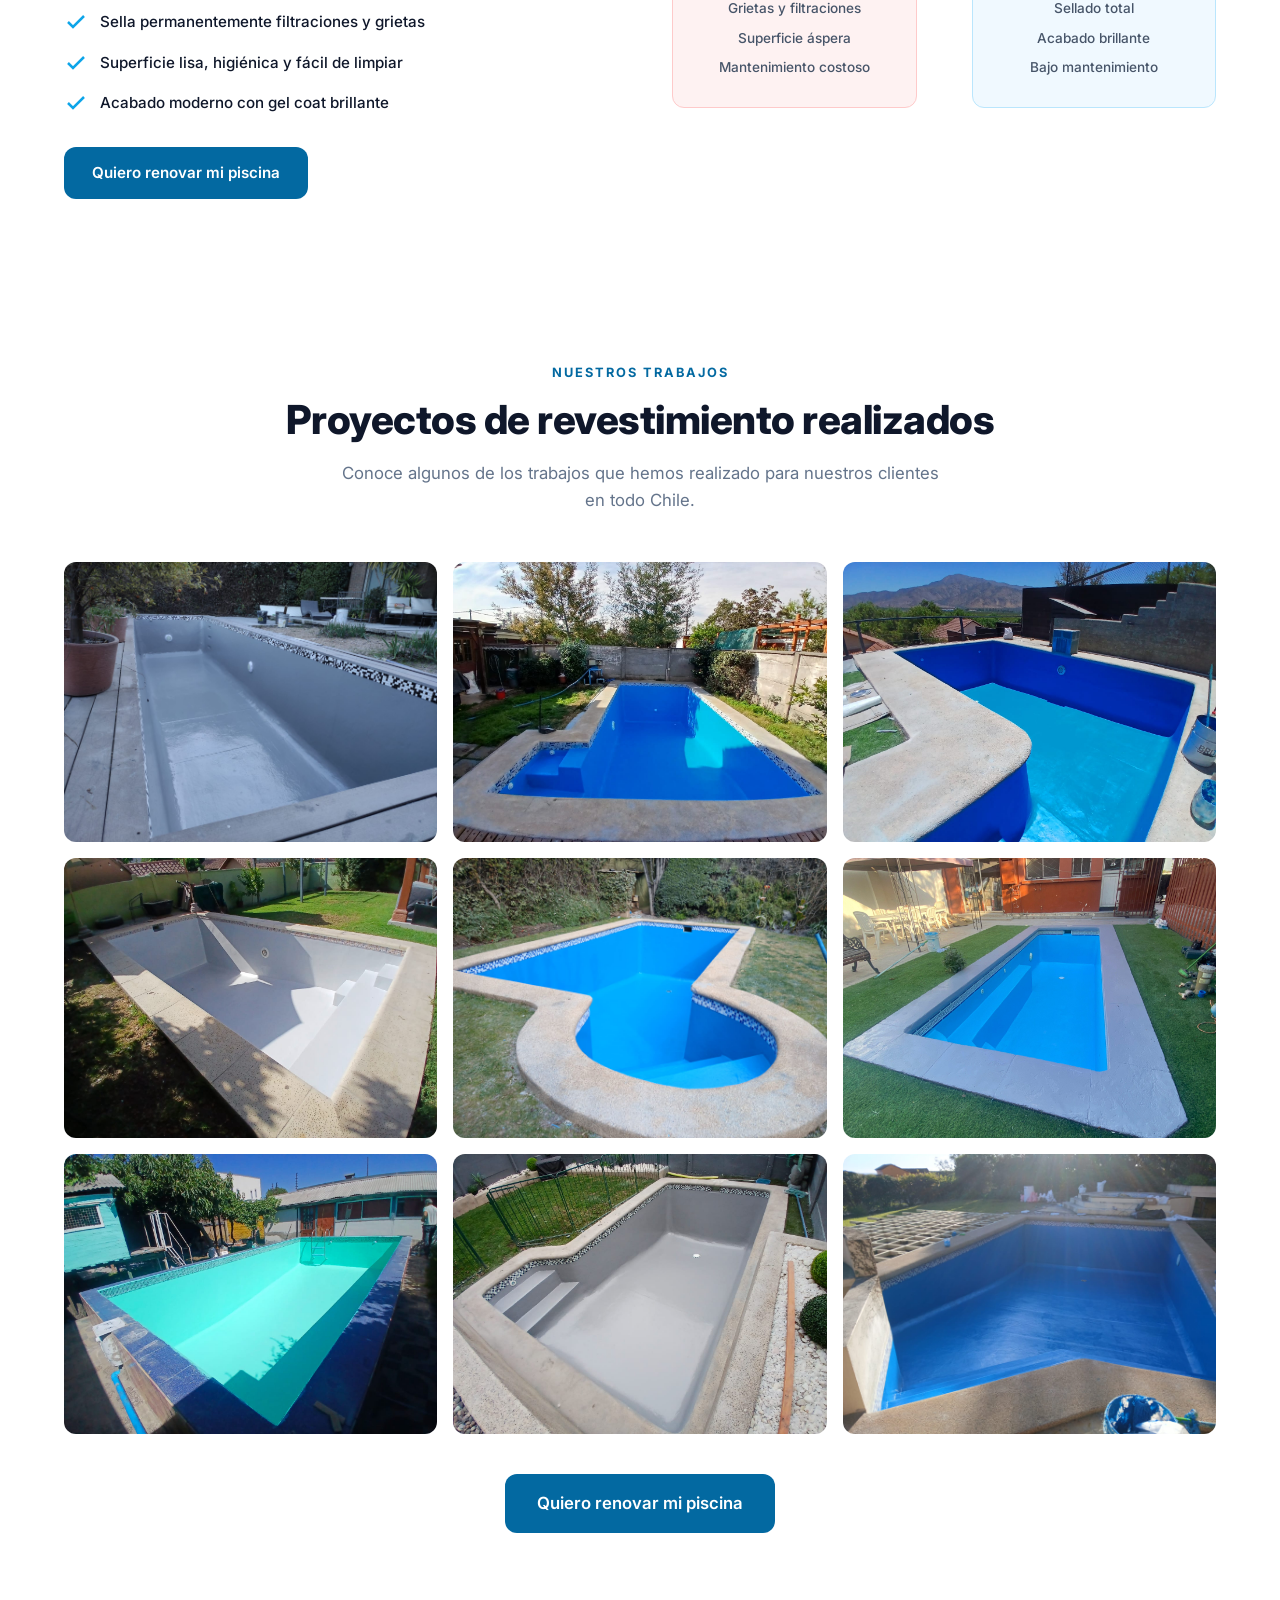
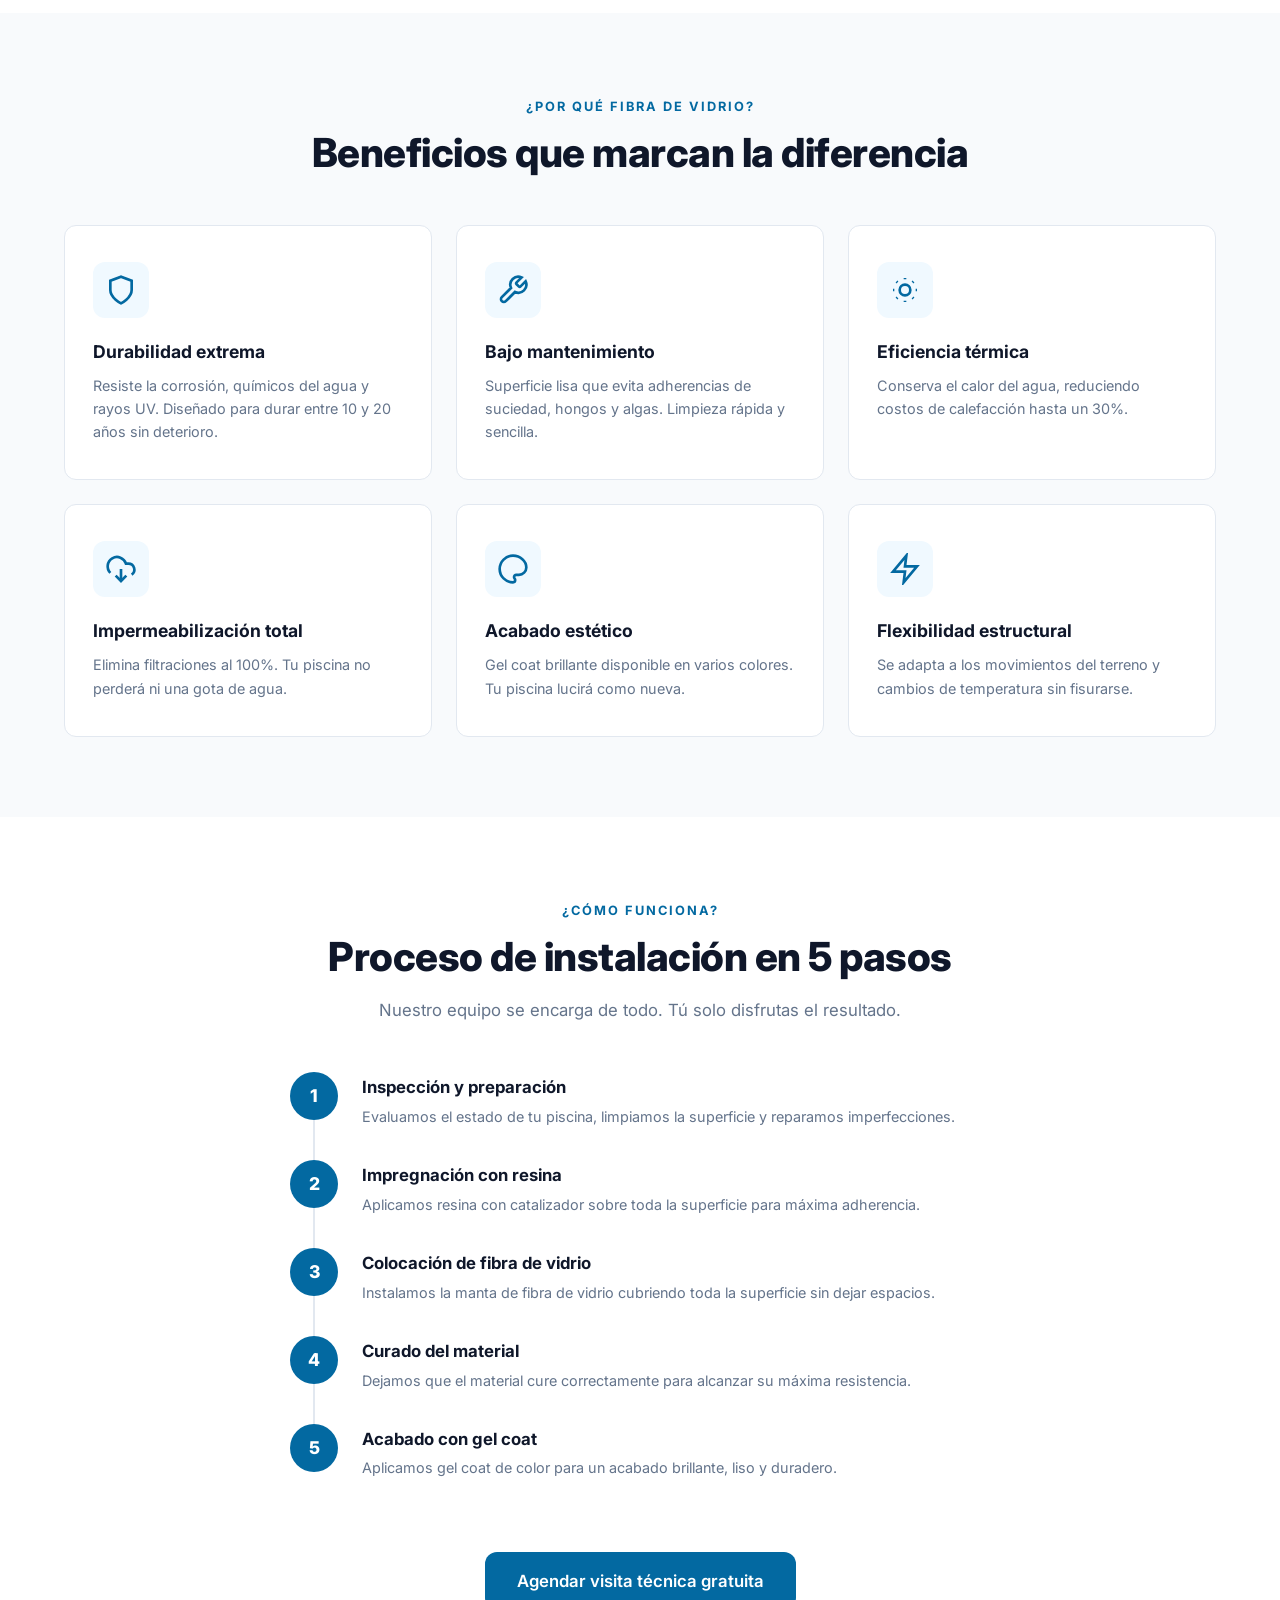
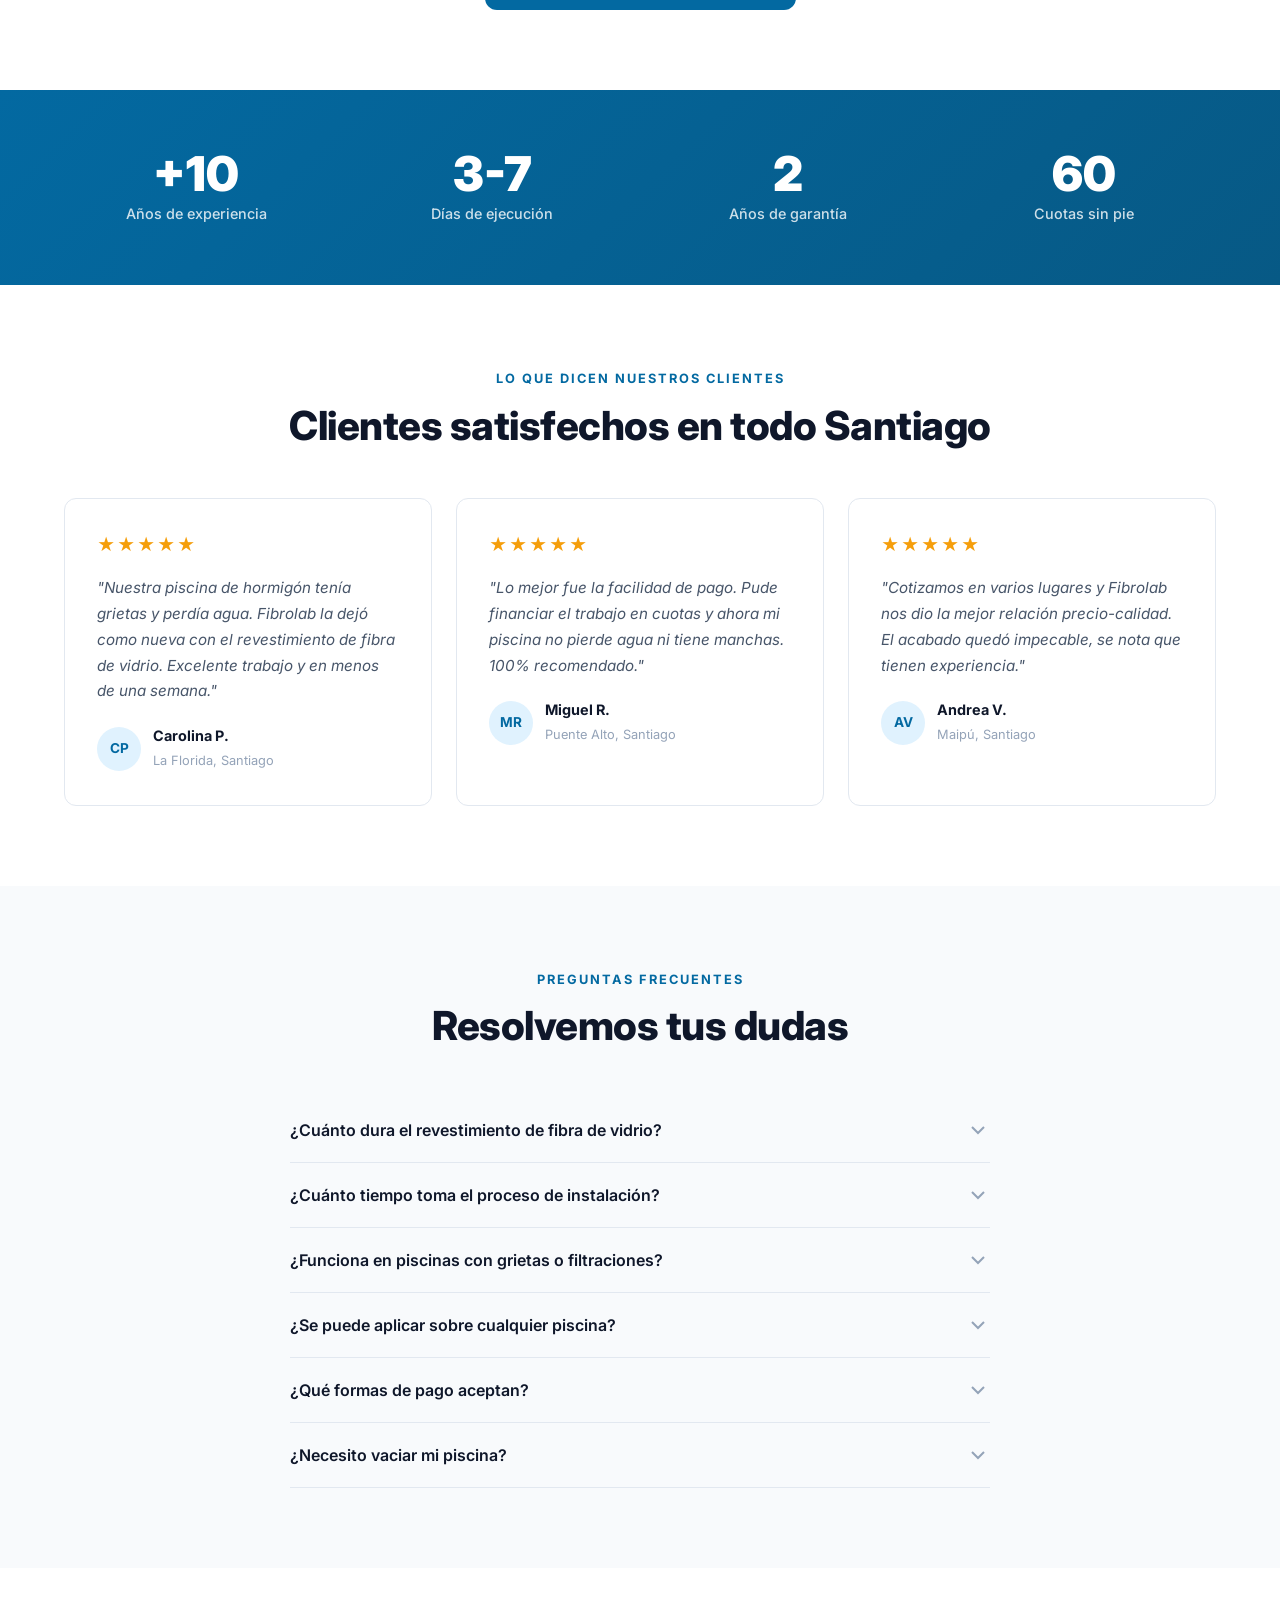
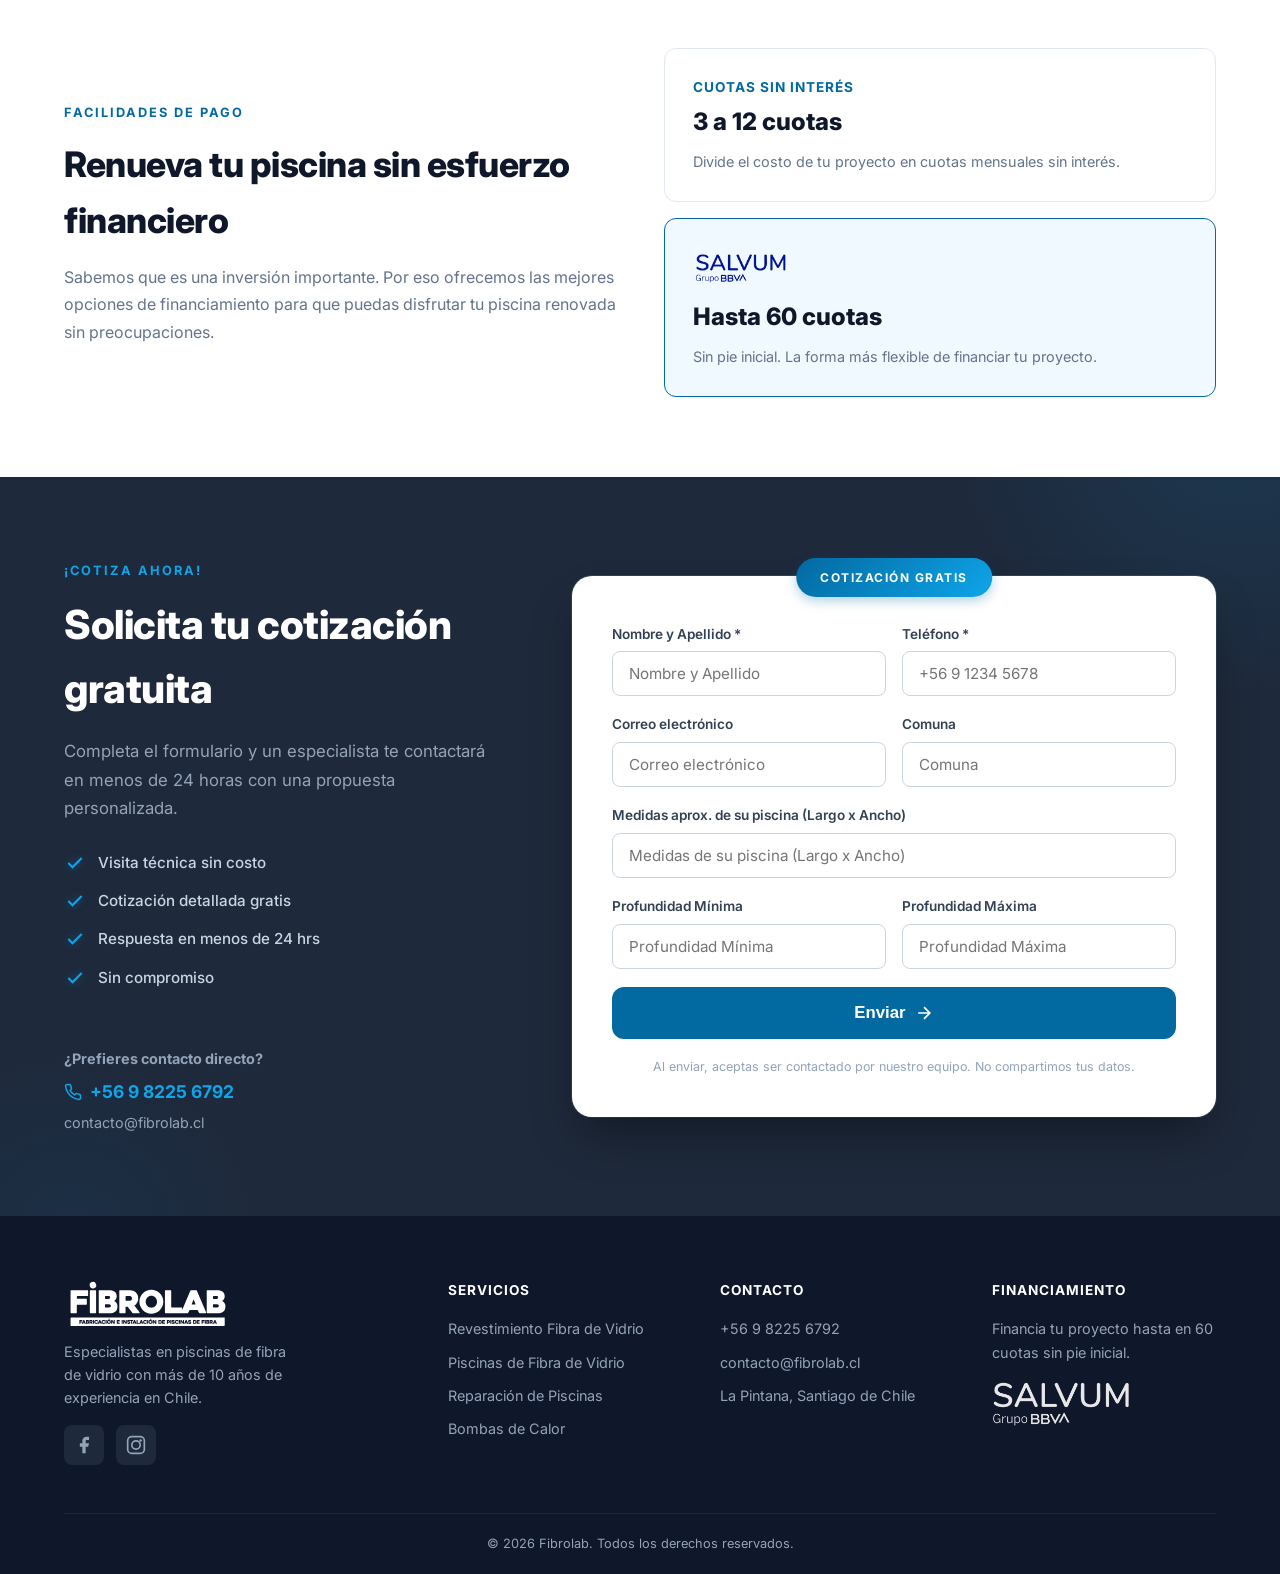
==== commit b5560705: "Activate Meta Pixel (818094265569164) with Lead tracking - Enable Meta Pixel on index.html and thank" ====
--- a/index.html
+++ b/index.html
@@ -33,18 +33,16 @@
     </script>
     -->
 
-    <!-- Meta Pixel - Reemplaza XXXXXXXXXXXXXXX con tu Pixel ID -->
-    <!--
+    <!-- Meta Pixel -->
     <script>
         !function(f,b,e,v,n,t,s){if(f.fbq)return;n=f.fbq=function(){n.callMethod?
         n.callMethod.apply(n,arguments):n.queue.push(arguments)};if(!f._fbq)f._fbq=n;
         n.push=n;n.loaded=!0;n.version='2.0';n.queue=[];t=b.createElement(e);t.async=!0;
         t.src=v;s=b.getElementsByTagName(e)[0];s.parentNode.insertBefore(t,s)}(window,
         document,'script','https://connect.facebook.net/en_US/fbevents.js');
-        fbq('init', 'XXXXXXXXXXXXXXX');
+        fbq('init', '818094265569164');
         fbq('track', 'PageView');
     </script>
-    -->
 
     <link rel="preconnect" href="https://fonts.googleapis.com">
     <link rel="preconnect" href="https://fonts.gstatic.com" crossorigin>
--- a/styles.css
+++ b/styles.css
@@ -913,26 +913,60 @@
 /* ===== Contact ===== */
 .contact {
     padding: 80px 0;
-    background: var(--gray-50);
+    background: var(--dark-light);
+    position: relative;
+    overflow: hidden;
+}
+
+.contact::before {
+    content: '';
+    position: absolute;
+    top: -50%;
+    right: -20%;
+    width: 600px;
+    height: 600px;
+    background: radial-gradient(circle, rgba(14,165,233,0.12) 0%, transparent 70%);
+    border-radius: 50%;
+    pointer-events: none;
+}
+
+.contact::after {
+    content: '';
+    position: absolute;
+    bottom: -30%;
+    left: -10%;
+    width: 400px;
+    height: 400px;
+    background: radial-gradient(circle, rgba(3,105,161,0.1) 0%, transparent 70%);
+    border-radius: 50%;
+    pointer-events: none;
+}
+
+.contact .section-label {
+    color: var(--primary-light);
+    border-color: rgba(14,165,233,0.3);
 }
 
 .contact-inner {
     display: grid;
-    grid-template-columns: 1fr 1fr;
+    grid-template-columns: 1fr 1.2fr;
     gap: 64px;
-    align-items: start;
+    align-items: center;
+    position: relative;
+    z-index: 1;
 }
 
 .contact-text h2 {
-    font-size: clamp(1.6rem, 3vw, 2.2rem);
+    font-size: clamp(1.8rem, 3.5vw, 2.5rem);
     font-weight: 800;
     margin-bottom: 16px;
     letter-spacing: -0.5px;
+    color: var(--white);
 }
 
 .contact-text > p {
-    font-size: 1rem;
-    color: var(--gray-500);
+    font-size: 1.05rem;
+    color: var(--gray-400);
     line-height: 1.7;
     margin-bottom: 28px;
 }
@@ -940,26 +974,33 @@
 .contact-benefits {
     display: flex;
     flex-direction: column;
+    gap: 14px;
+    margin-bottom: 32px;
+}
+
+.contact-benefit {
+    display: flex;
+    align-items: center;
     gap: 12px;
-    margin-bottom: 32px;
-}
-
-.contact-benefit {
-    display: flex;
-    align-items: center;
-    gap: 10px;
     font-size: 0.95rem;
     font-weight: 500;
+    color: var(--gray-300);
+}
+
+.contact-benefit svg {
+    min-width: 22px;
+    filter: drop-shadow(0 0 4px rgba(14,165,233,0.4));
 }
 
 .contact-direct {
     padding-top: 24px;
-    border-top: 1px solid var(--gray-200);
+    border-top: 1px solid var(--gray-800);
 }
 
 .contact-direct p {
     margin-bottom: 8px;
     font-size: 0.9rem;
+    color: var(--gray-400);
 }
 
 .contact-phone {
@@ -968,32 +1009,54 @@
     gap: 8px;
     font-size: 1.1rem;
     font-weight: 700;
-    color: var(--primary);
+    color: var(--primary-light);
     margin-bottom: 4px;
 }
 
 .contact-email {
     font-size: 0.9rem;
-    color: var(--gray-500);
+    color: var(--gray-400);
 }
 
 .contact-email:hover {
-    color: var(--primary);
+    color: var(--primary-light);
 }
 
 /* Form */
 .contact-form-wrapper {
     background: var(--white);
-    padding: 36px;
+    padding: 40px;
     border-radius: var(--radius-lg);
-    border: 1px solid var(--gray-200);
-    box-shadow: var(--shadow-xl);
+    border: none;
+    box-shadow: 0 25px 50px -12px rgba(0,0,0,0.4), 0 0 0 1px rgba(255,255,255,0.1);
+    position: relative;
+}
+
+.contact-form-wrapper::before {
+    content: 'Cotización Gratis';
+    display: block;
+    text-align: center;
+    font-size: 0.75rem;
+    font-weight: 700;
+    text-transform: uppercase;
+    letter-spacing: 1.5px;
+    color: var(--white);
+    background: linear-gradient(135deg, var(--primary), var(--primary-light));
+    padding: 10px 24px;
+    border-radius: 50px;
+    position: absolute;
+    top: -18px;
+    left: 50%;
+    transform: translateX(-50%);
+    white-space: nowrap;
+    box-shadow: 0 4px 12px rgba(3,105,161,0.3);
 }
 
 .contact-form {
     display: flex;
     flex-direction: column;
     gap: 18px;
+    margin-top: 8px;
 }
 
 .form-row {
@@ -1265,8 +1328,9 @@
 
     .financing-inner { grid-template-columns: 1fr; }
 
-    .contact-inner { grid-template-columns: 1fr; }
-    .contact-form-wrapper { padding: 24px; }
+    .contact-inner { grid-template-columns: 1fr; gap: 40px; }
+    .contact-form-wrapper { padding: 28px; }
+    .contact-form-wrapper::before { font-size: 0.7rem; top: -16px; padding: 8px 20px; }
     .form-row { grid-template-columns: 1fr; }
 
     .footer-inner { grid-template-columns: 1fr; gap: 32px; }
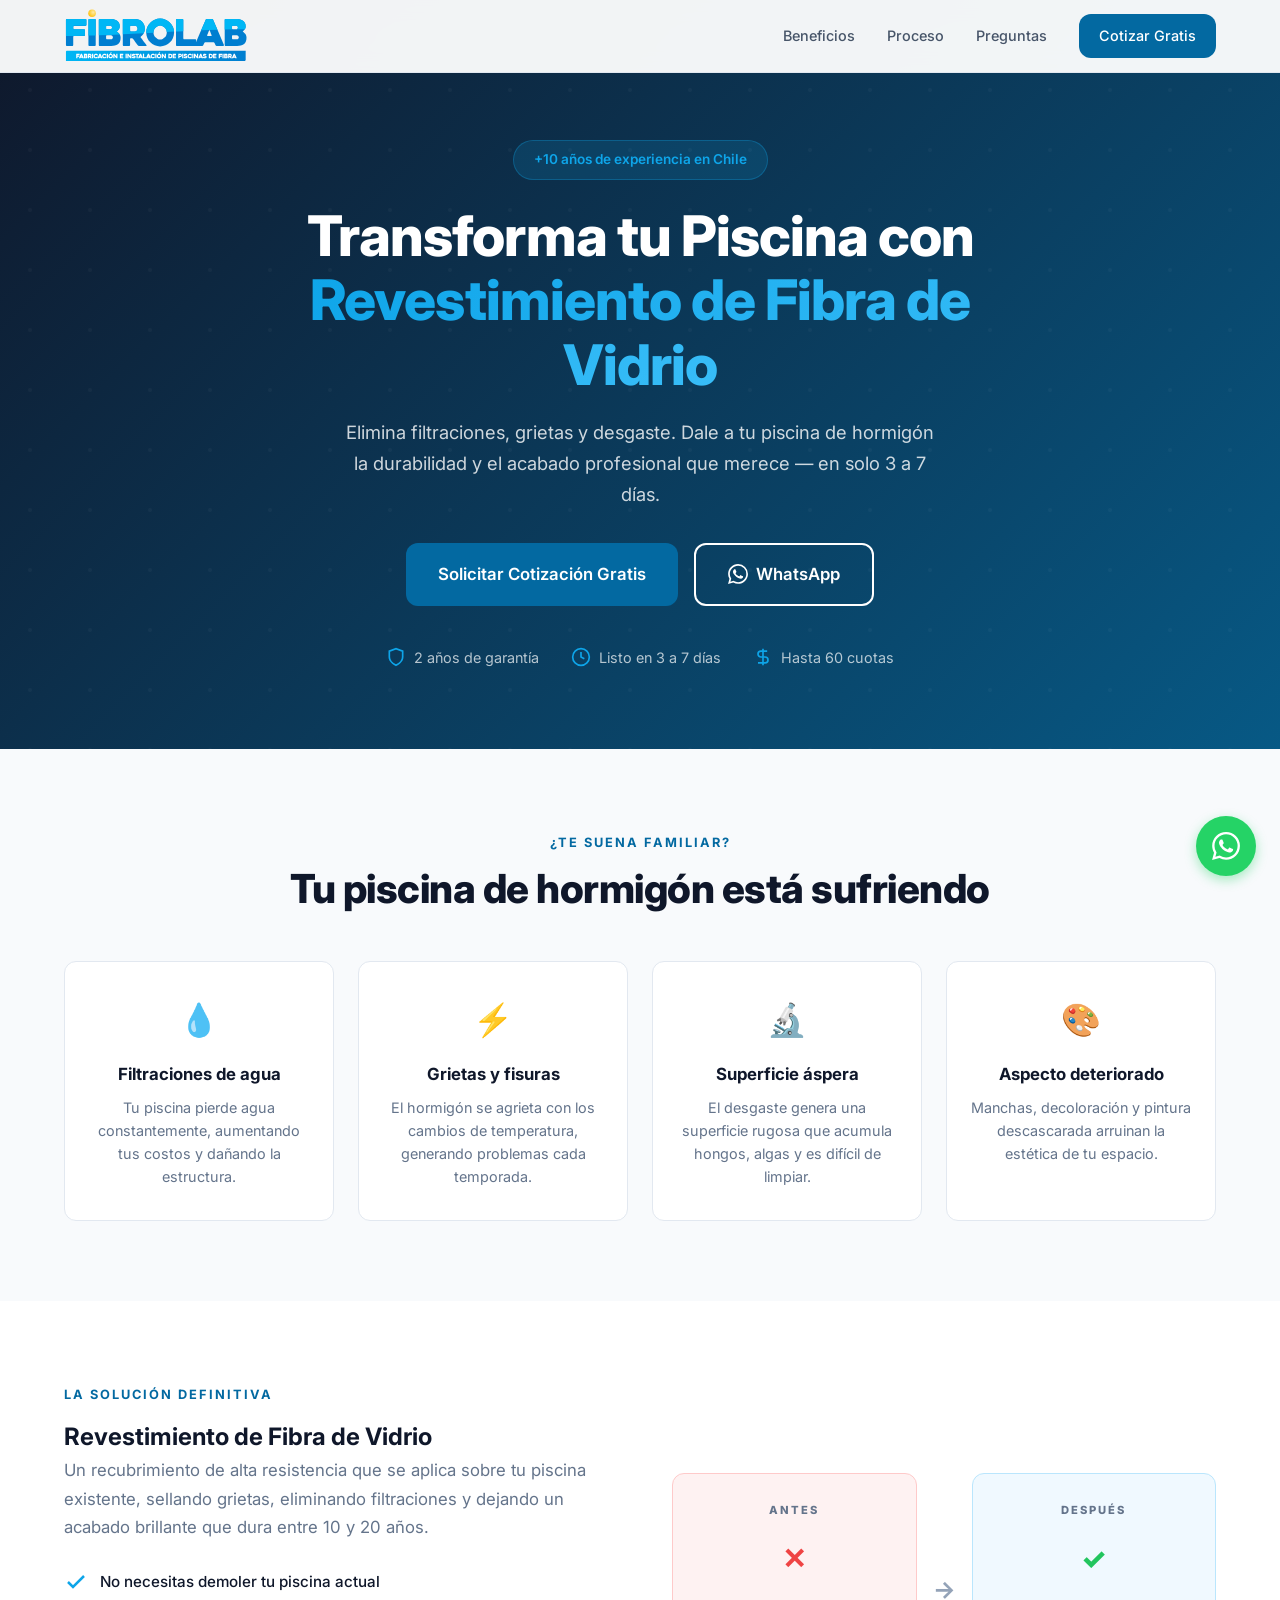
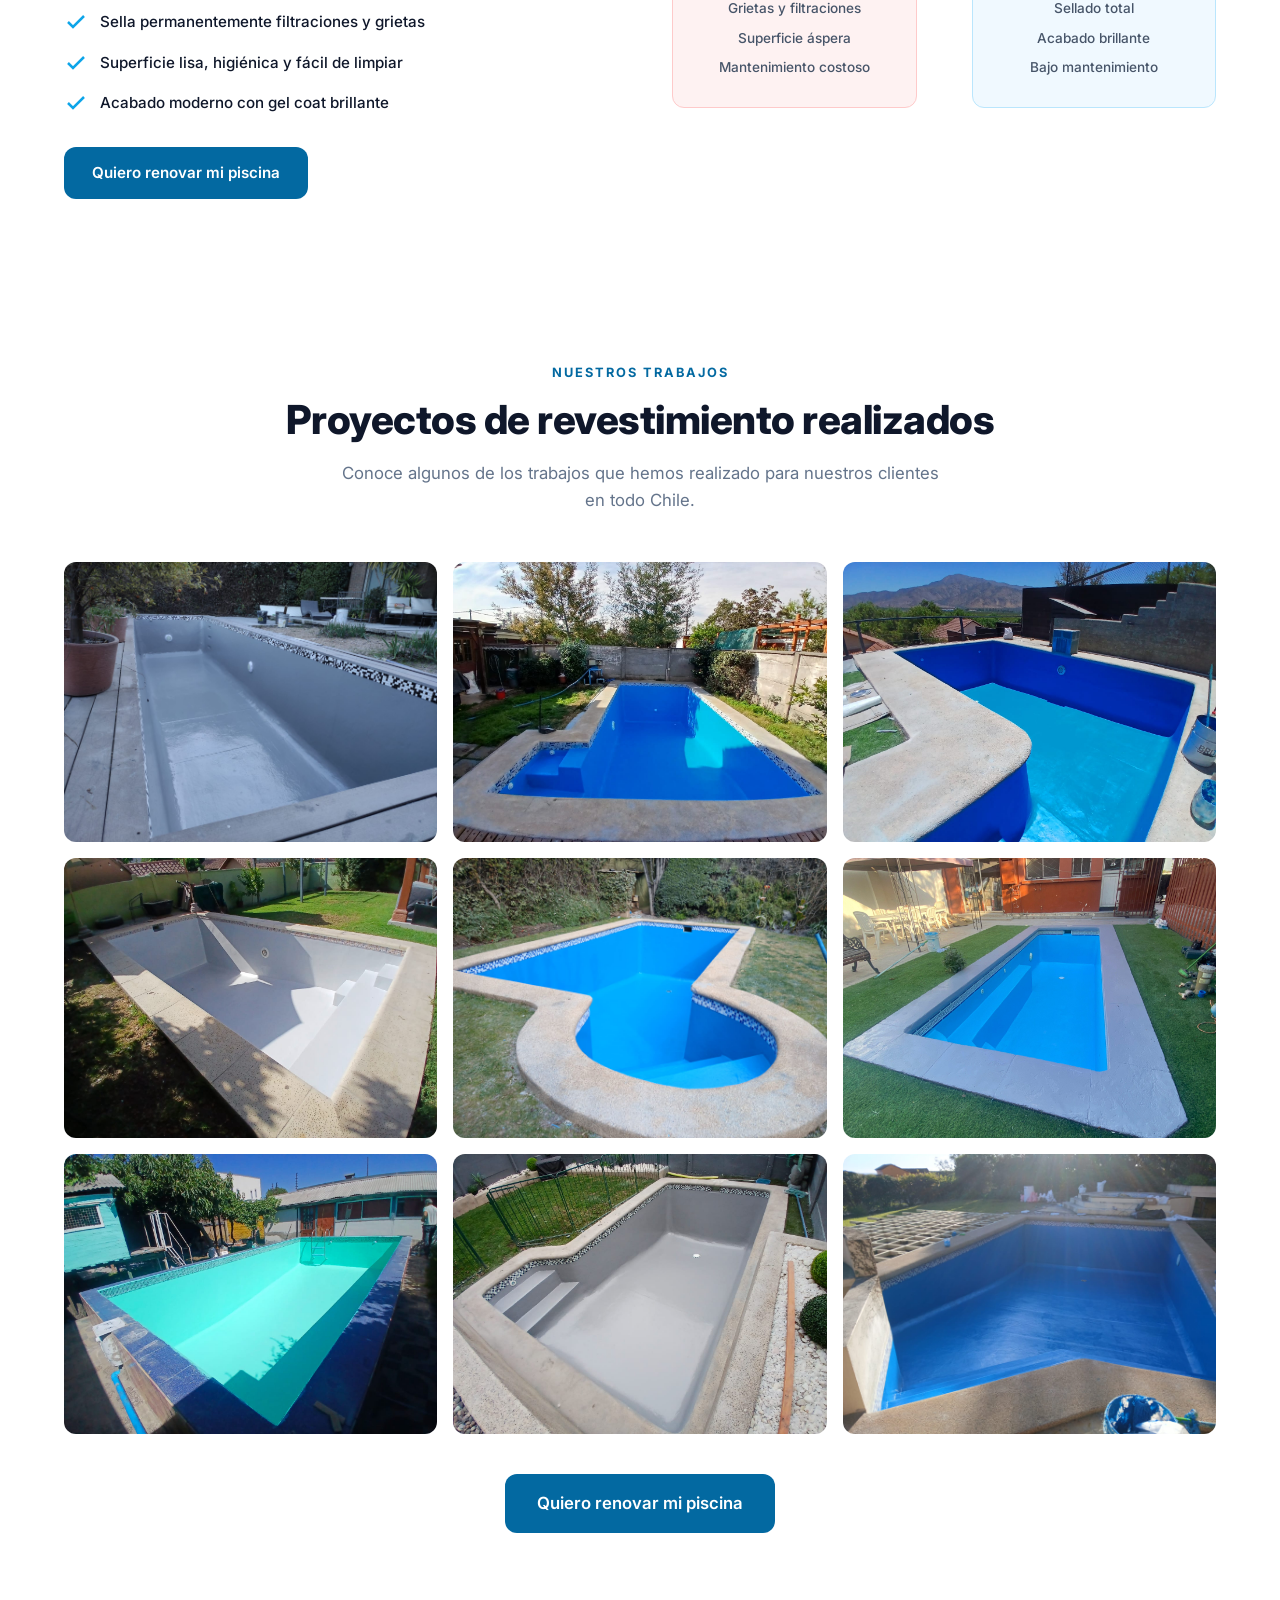
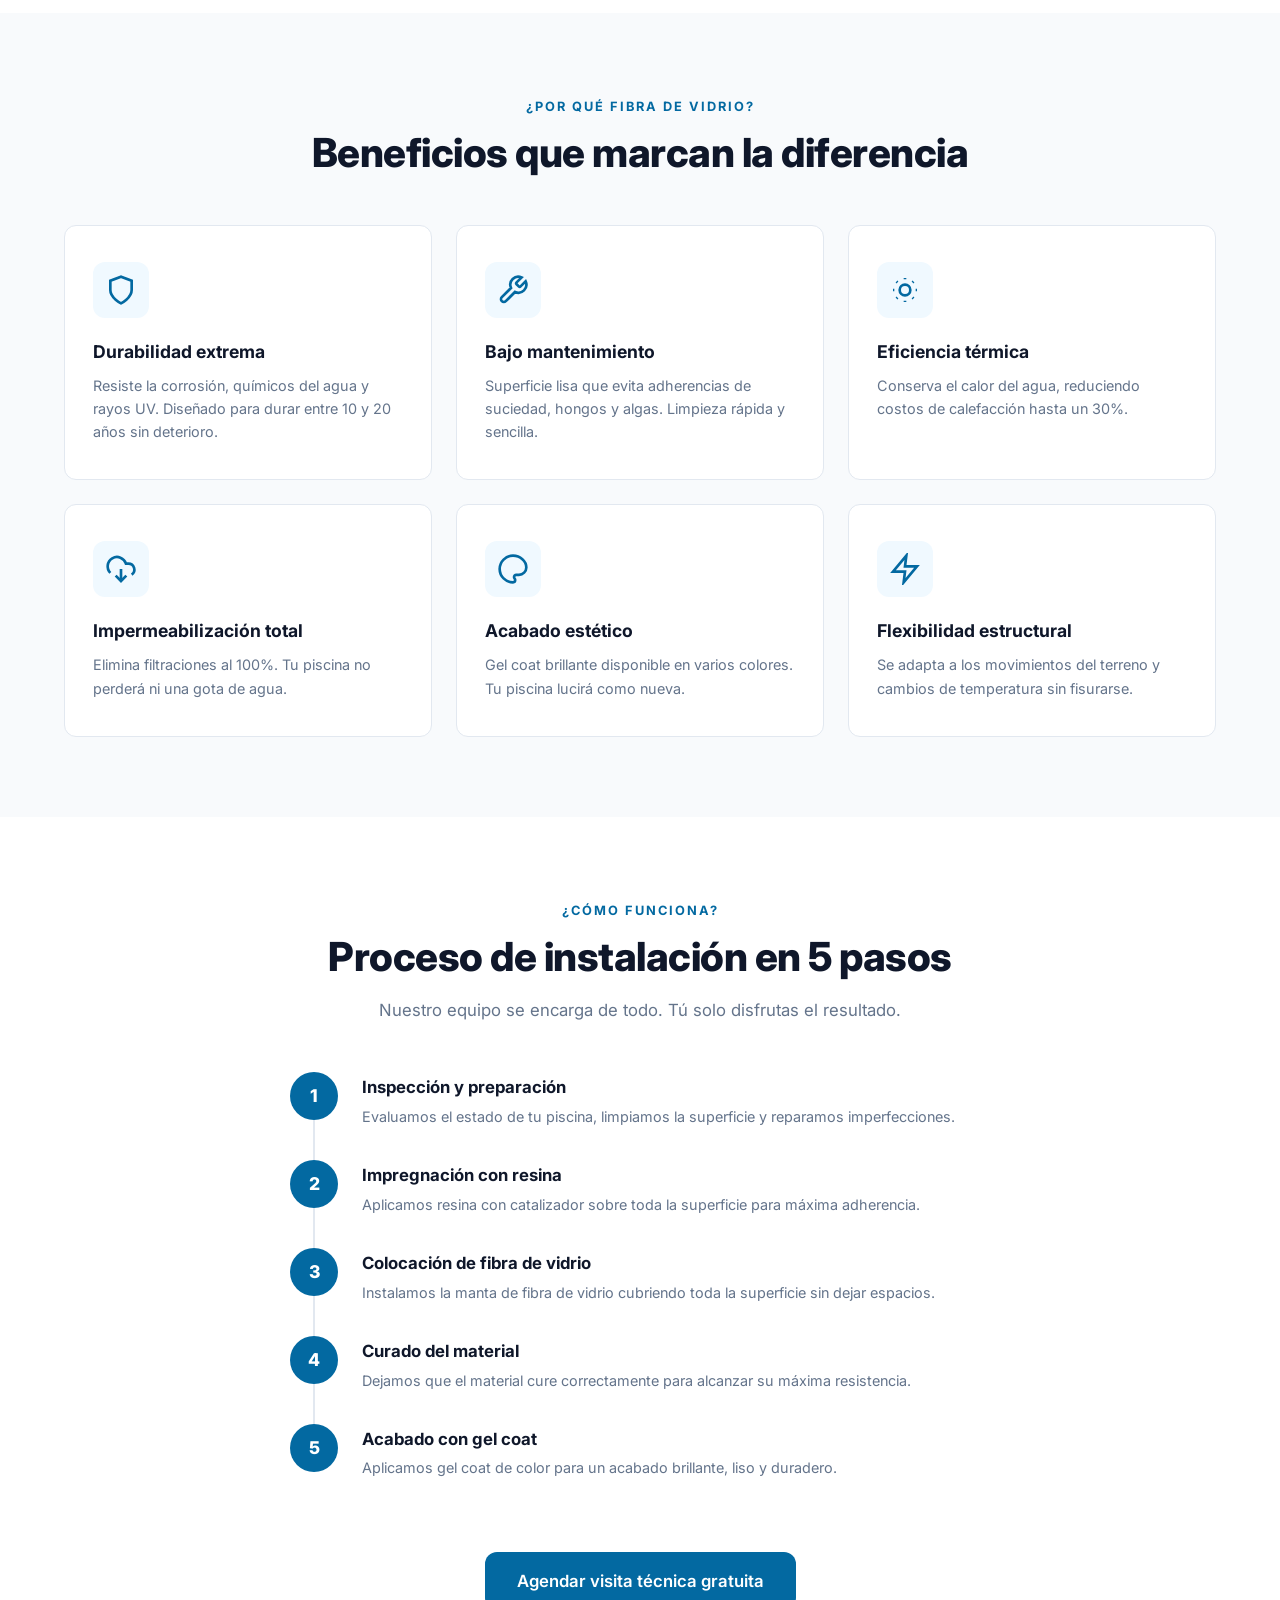
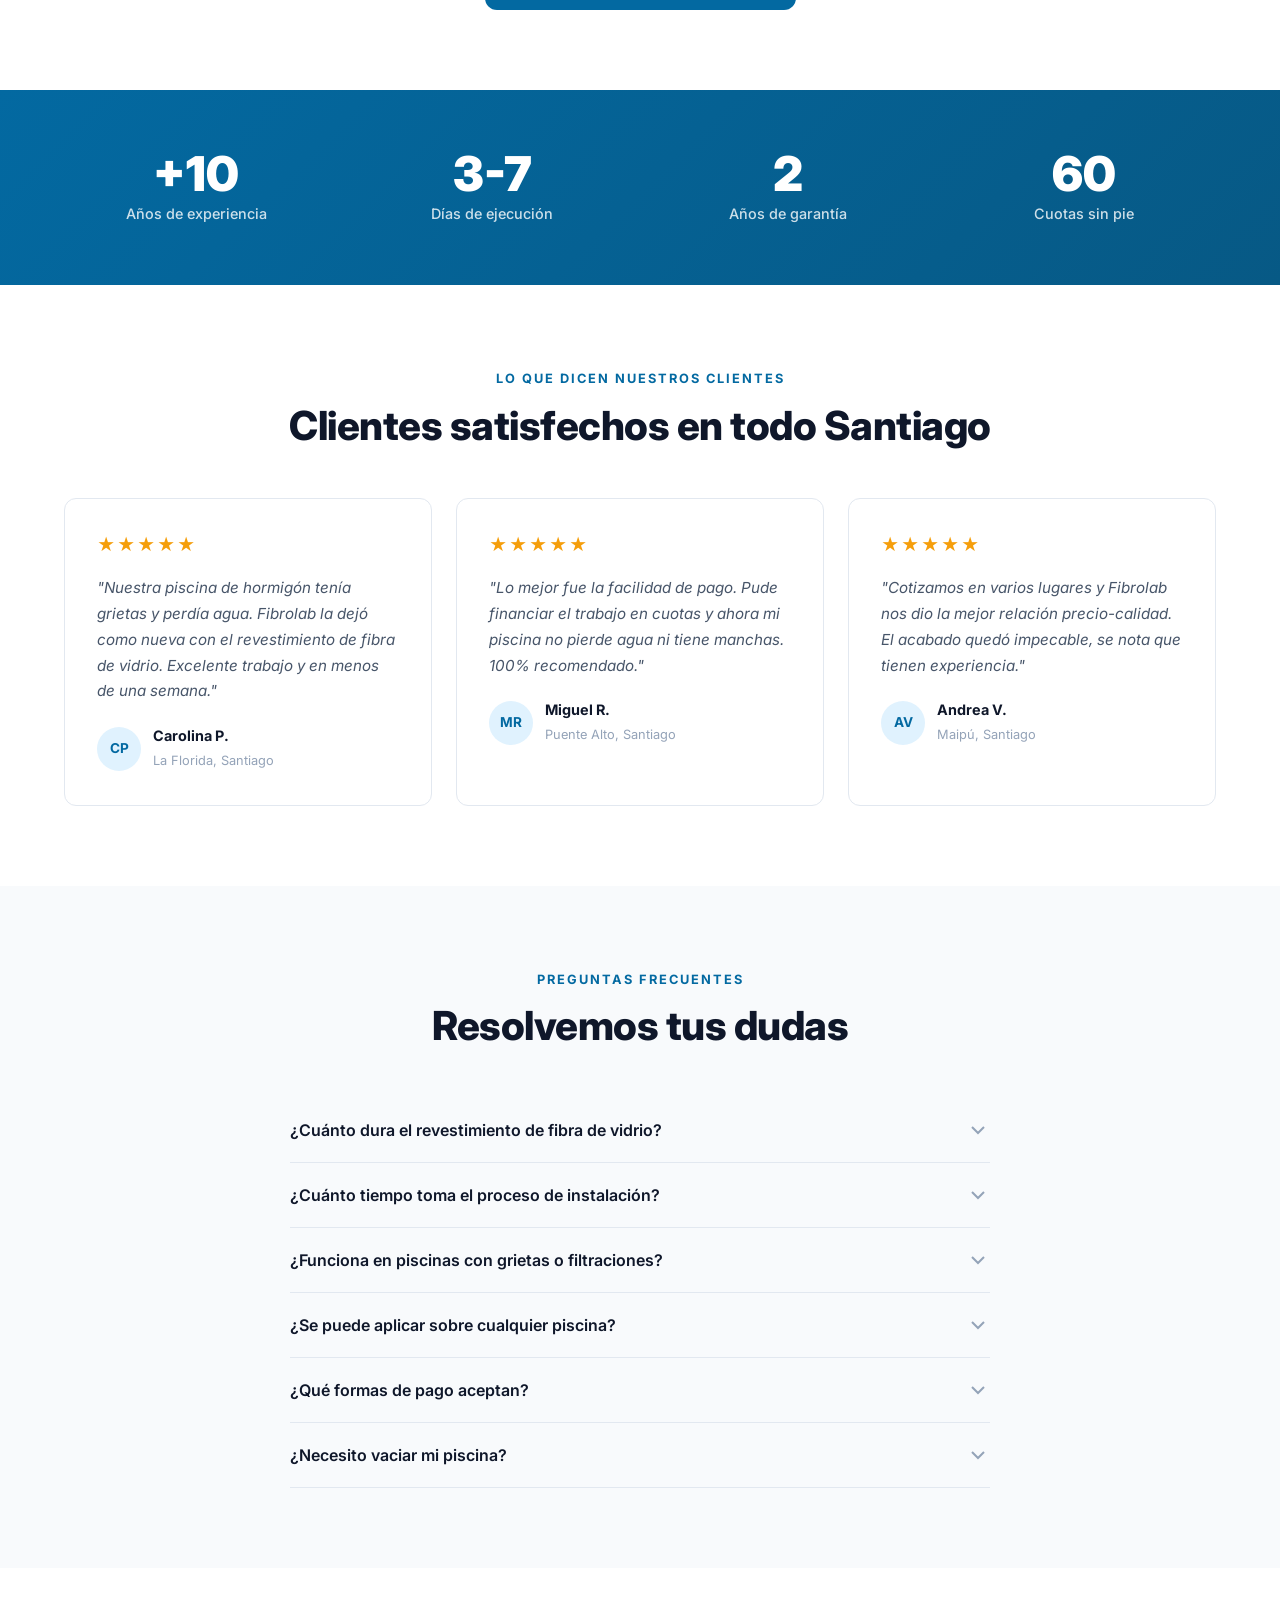
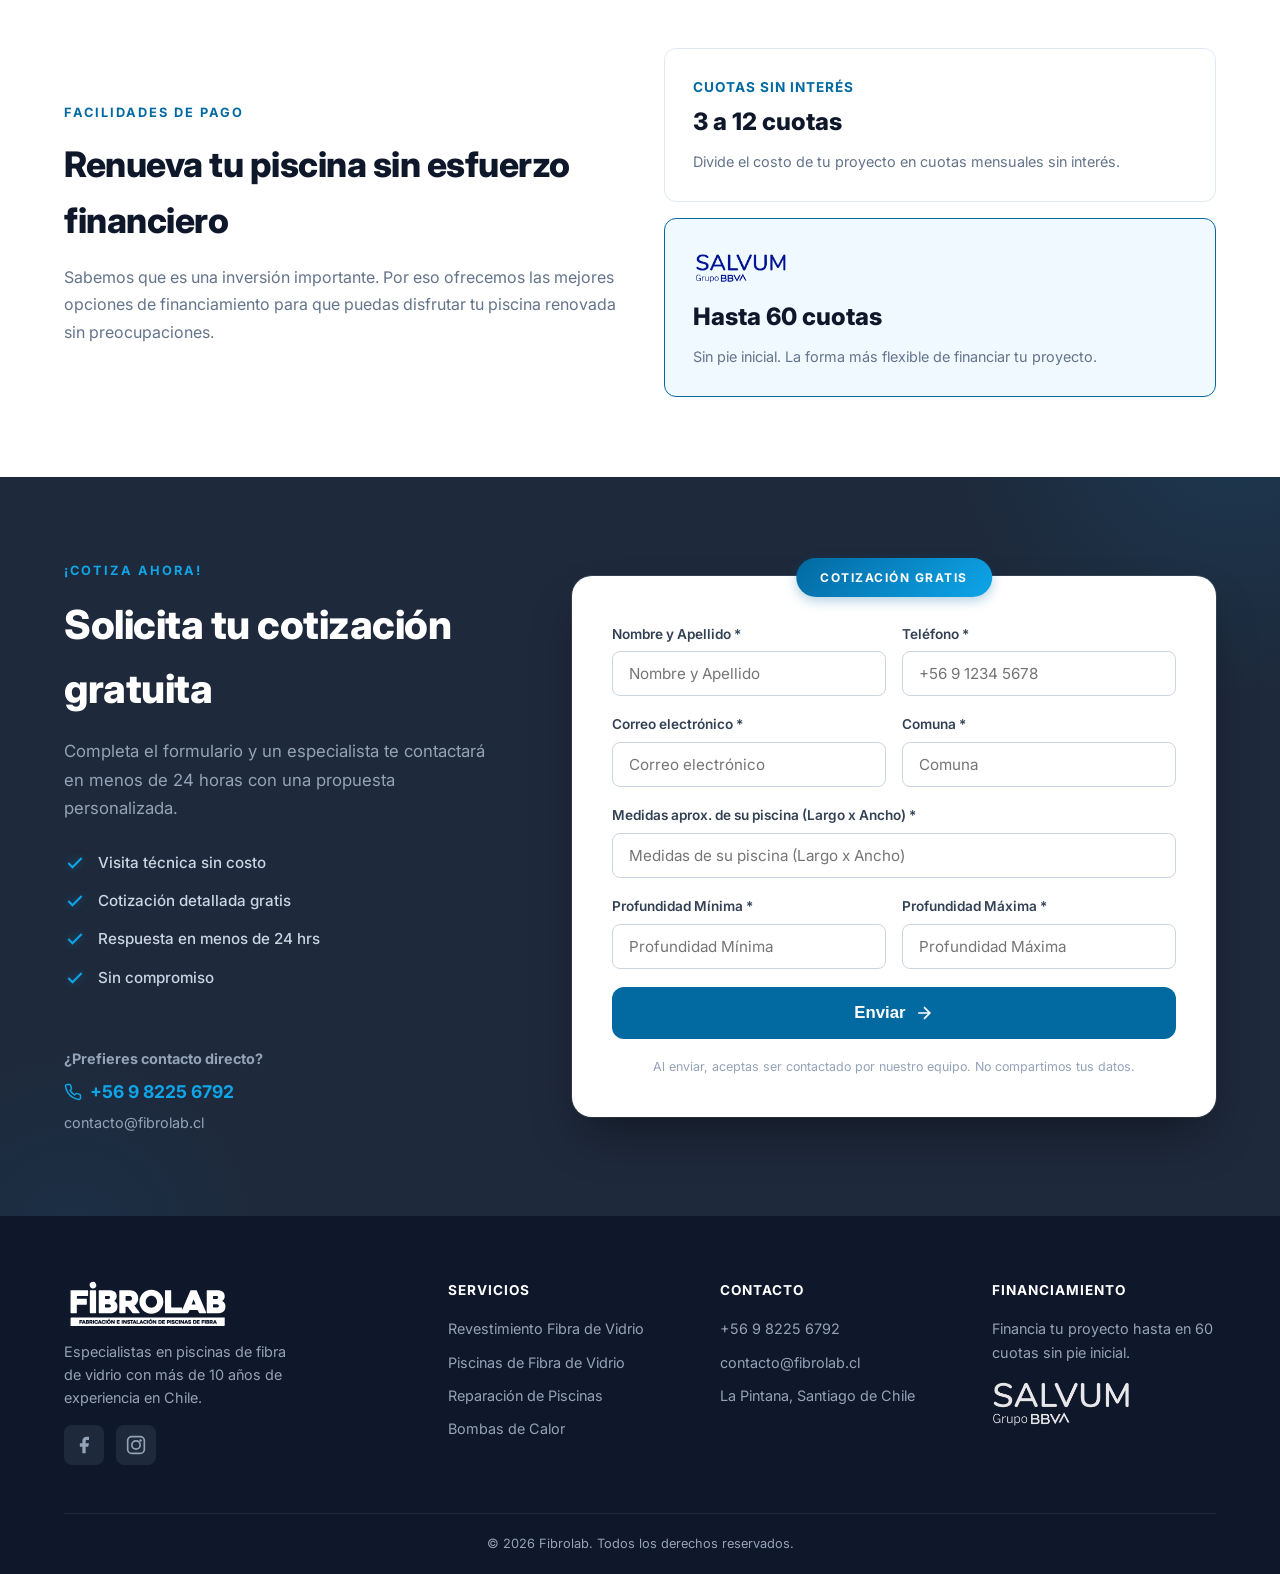
==== commit be9a4503: "Make all form fields required for submission All fields now have required attribute and asterisk lab" ====
--- a/index.html
+++ b/index.html
@@ -11,16 +11,17 @@
 
     <!-- Open Graph / Redes Sociales -->
     <meta property="og:type" content="website">
+    <meta property="og:url" content="https://landing-revestimiento.vercel.app/">
     <meta property="og:title" content="Revestimiento de Fibra de Vidrio para Piscinas | Fibrolab">
-    <meta property="og:description" content="Elimina filtraciones, grietas y desgaste. Dale a tu piscina la durabilidad y el acabado profesional que merece. +10 años de experiencia, garantía de 2 años.">
-    <meta property="og:image" content="img/trabajo-1.jpeg">
+    <meta property="og:description" content="Elimina filtraciones, grietas y desgaste. Dale a tu piscina la durabilidad y el acabado profesional que merece. +10 años de experiencia, garantía de 2 años. Cotiza gratis.">
+    <meta property="og:image" content="https://landing-revestimiento.vercel.app/img/trabajo-1.jpeg">
     <meta property="og:locale" content="es_CL">
 
     <!-- Twitter Card -->
     <meta name="twitter:card" content="summary_large_image">
     <meta name="twitter:title" content="Revestimiento de Fibra de Vidrio para Piscinas | Fibrolab">
     <meta name="twitter:description" content="Elimina filtraciones, grietas y desgaste. Cotiza gratis tu revestimiento de fibra de vidrio.">
-    <meta name="twitter:image" content="img/trabajo-1.jpeg">
+    <meta name="twitter:image" content="https://landing-revestimiento.vercel.app/img/trabajo-1.jpeg">
 
     <!-- Google Analytics 4 - Reemplaza G-XXXXXXXXXX con tu ID de medición -->
     <!--
@@ -534,26 +535,26 @@
                         </div>
                         <div class="form-row">
                             <div class="form-group">
-                                <label for="email">Correo electrónico</label>
-                                <input type="email" id="email" name="email" placeholder="Correo electrónico">
+                                <label for="email">Correo electrónico *</label>
+                                <input type="email" id="email" name="email" required placeholder="Correo electrónico">
                             </div>
                             <div class="form-group">
-                                <label for="comuna">Comuna</label>
-                                <input type="text" id="comuna" name="comuna" placeholder="Comuna">
+                                <label for="comuna">Comuna *</label>
+                                <input type="text" id="comuna" name="comuna" required placeholder="Comuna">
                             </div>
                         </div>
                         <div class="form-group">
-                            <label for="medidas">Medidas aprox. de su piscina (Largo x Ancho)</label>
-                            <input type="text" id="medidas" name="medidas" placeholder="Medidas de su piscina (Largo x Ancho)">
+                            <label for="medidas">Medidas aprox. de su piscina (Largo x Ancho) *</label>
+                            <input type="text" id="medidas" name="medidas" required placeholder="Medidas de su piscina (Largo x Ancho)">
                         </div>
                         <div class="form-row">
                             <div class="form-group">
-                                <label for="profundidad_min">Profundidad Mínima</label>
-                                <input type="text" id="profundidad_min" name="profundidad_min" placeholder="Profundidad Mínima">
+                                <label for="profundidad_min">Profundidad Mínima *</label>
+                                <input type="text" id="profundidad_min" name="profundidad_min" required placeholder="Profundidad Mínima">
                             </div>
                             <div class="form-group">
-                                <label for="profundidad_max">Profundidad Máxima</label>
-                                <input type="text" id="profundidad_max" name="profundidad_max" placeholder="Profundidad Máxima">
+                                <label for="profundidad_max">Profundidad Máxima *</label>
+                                <input type="text" id="profundidad_max" name="profundidad_max" required placeholder="Profundidad Máxima">
                             </div>
                         </div>
                         <button type="submit" class="btn btn-lg btn-full">
